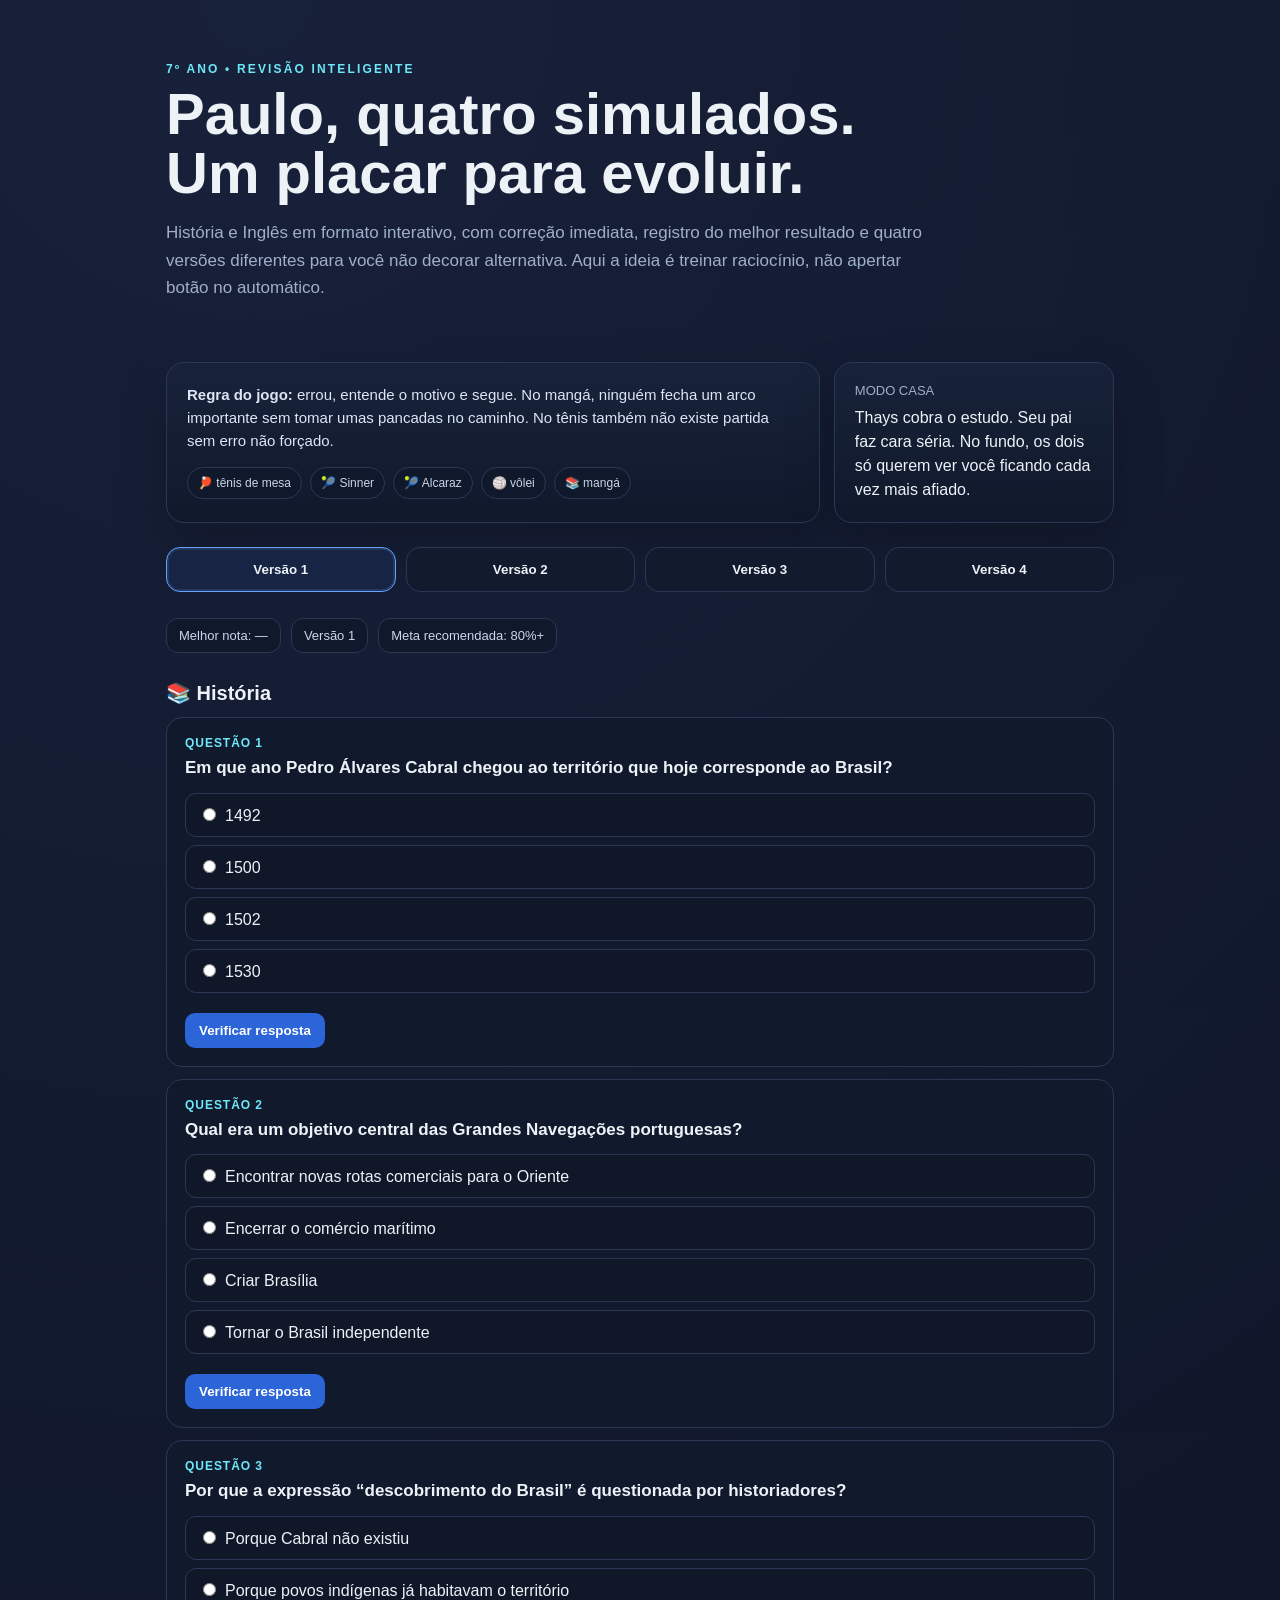
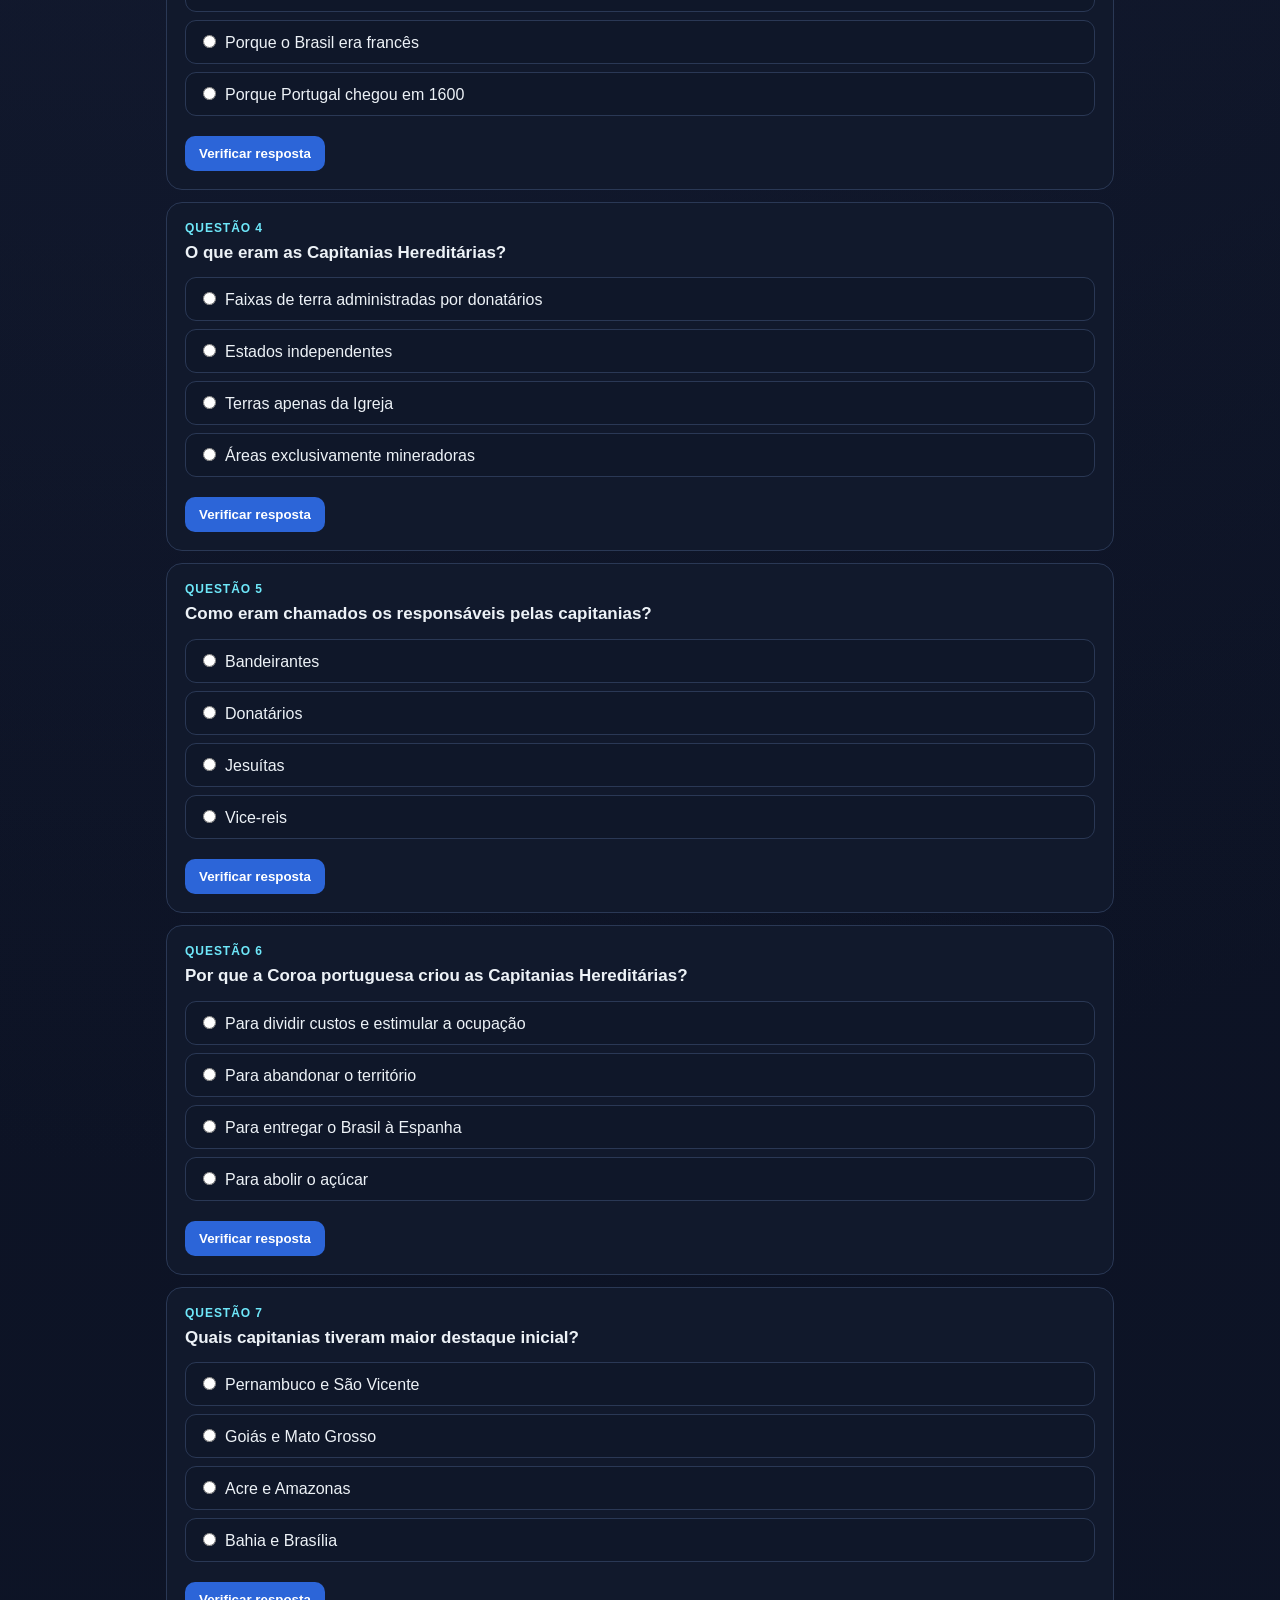
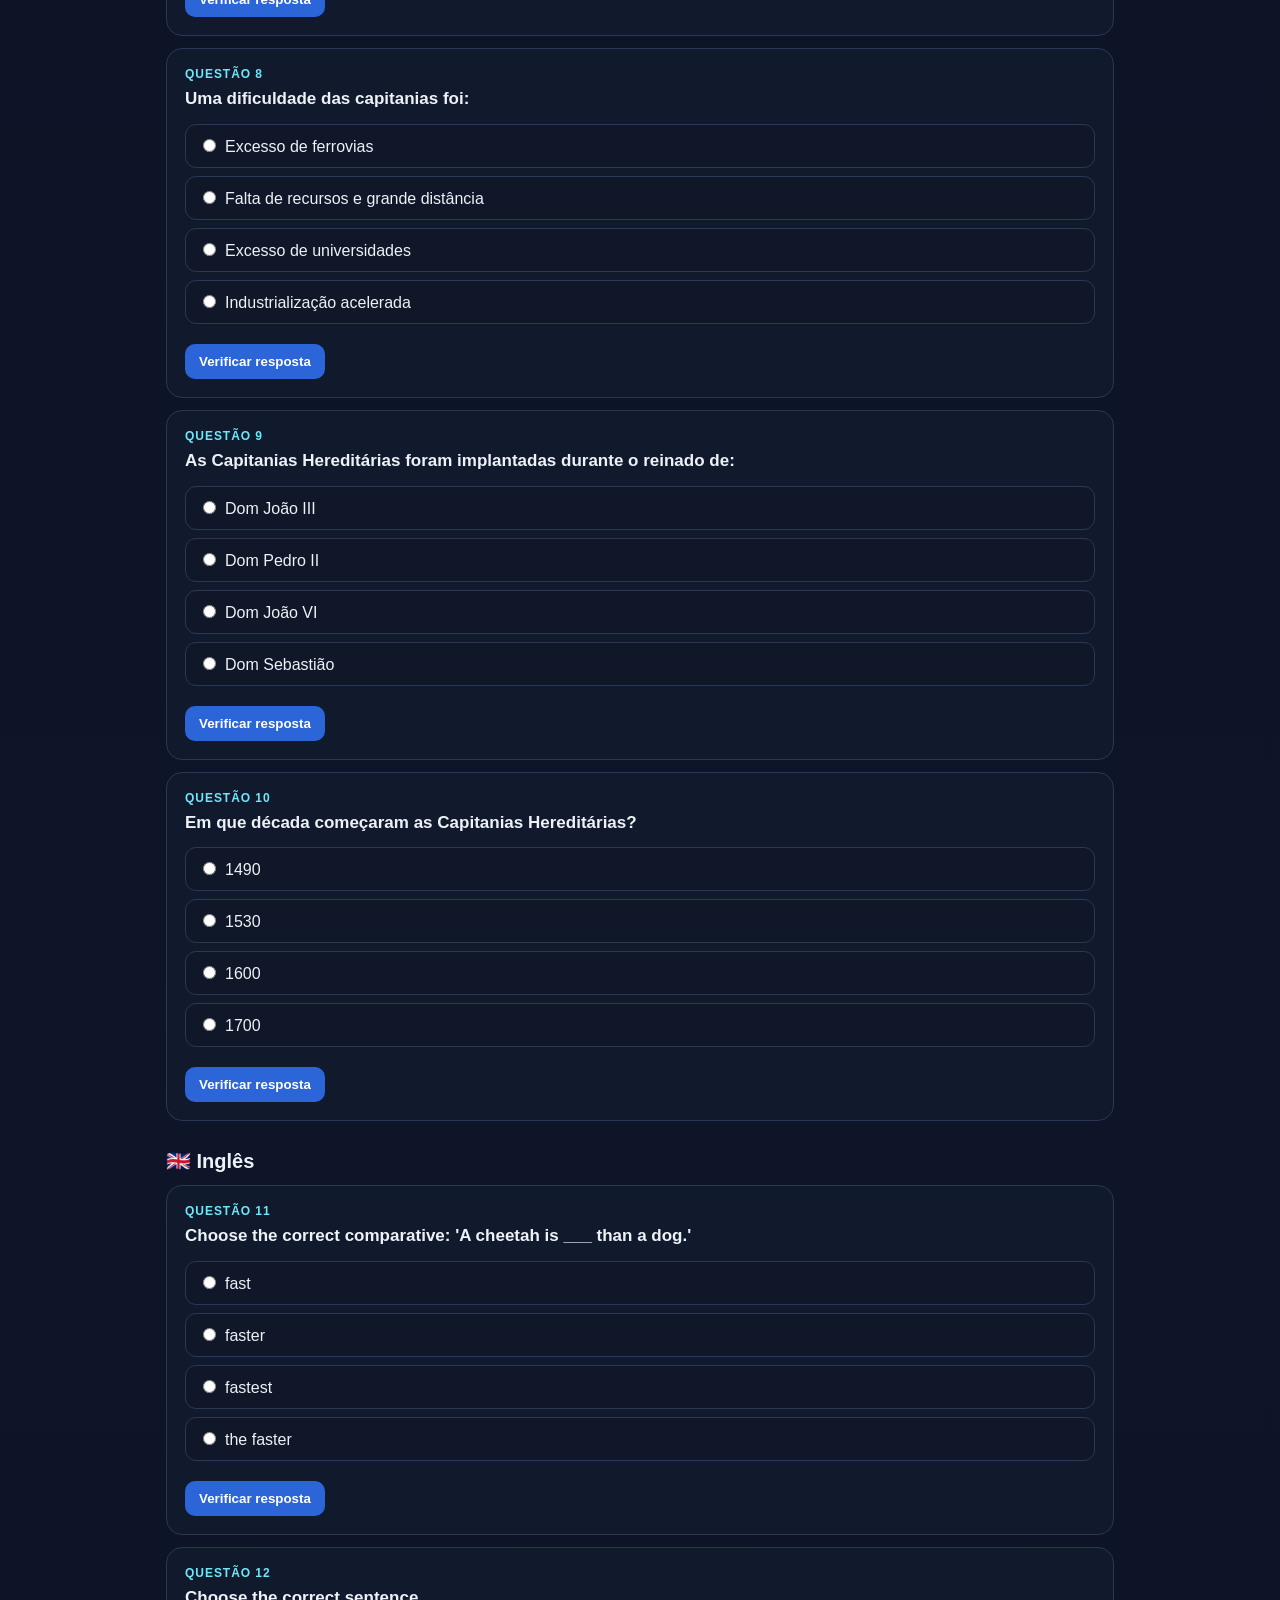
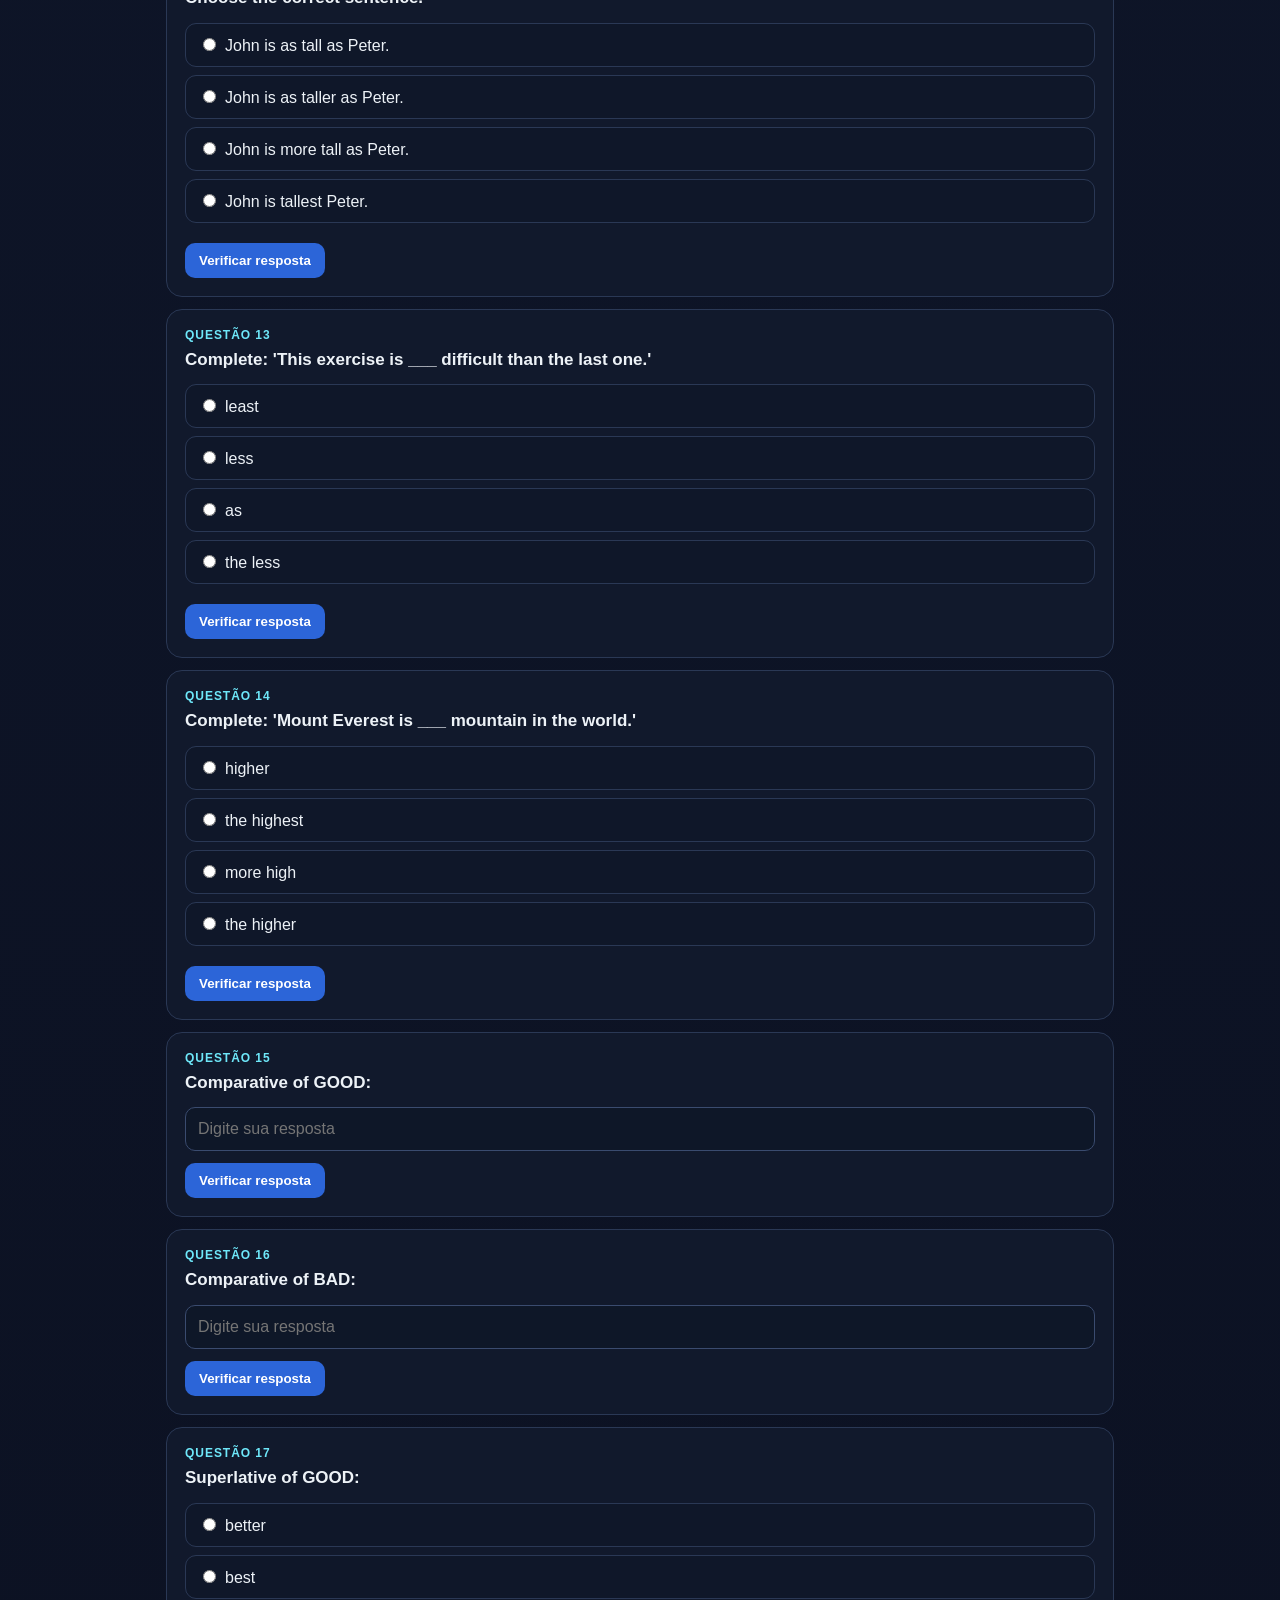
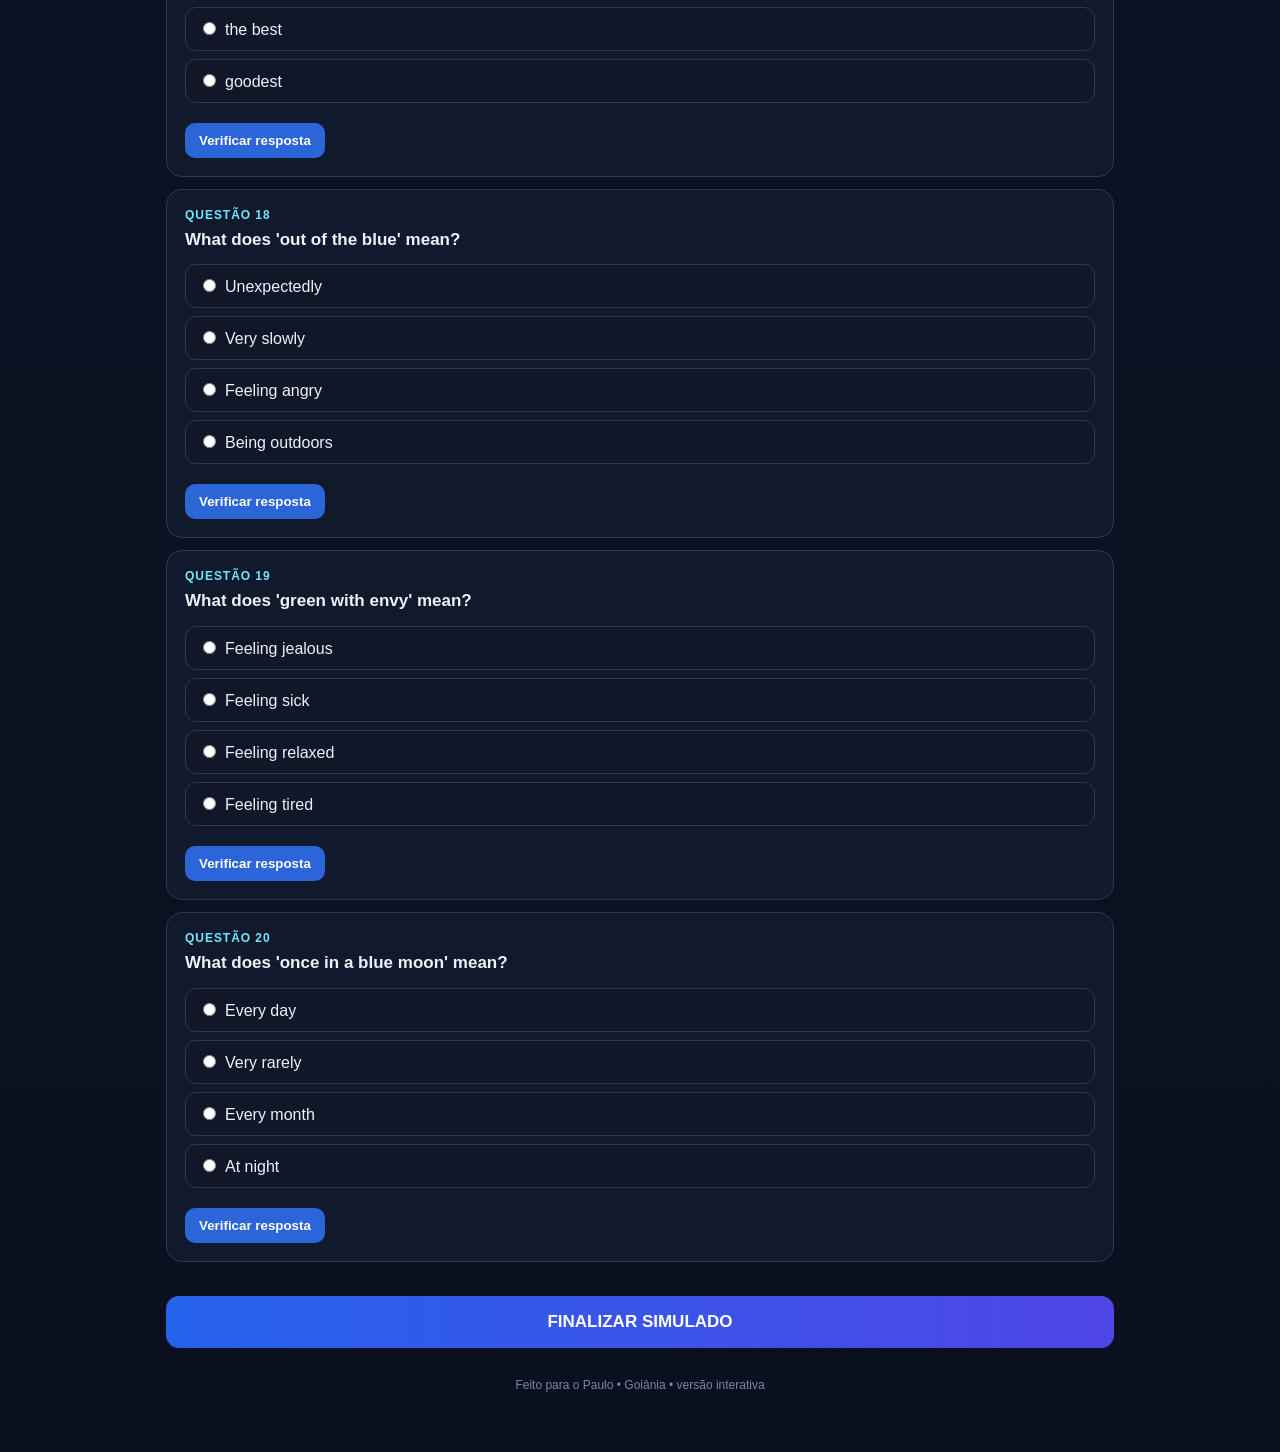
==== index.html @ dfa7bbae "Simulados interativos 7º ano (Historia e Ingles) para o Paulo" ====
<!DOCTYPE html>
<html lang="pt-BR">
<head>
<meta charset="UTF-8">
<meta name="viewport" content="width=device-width,initial-scale=1.0">
<title>Paulo | Simulados 7º Ano</title>
<style>
:root{
  --bg:#0b1020;--panel:#121a2d;--panel2:#18233a;--text:#edf2f7;--muted:#9fb0c8;
  --blue:#63a4ff;--cyan:#6ee7f9;--green:#57d68d;--red:#ff7a90;--gold:#f6c85f;--line:#2a3855;
}
*{box-sizing:border-box}
body{margin:0;font-family:Inter,Segoe UI,Arial,sans-serif;background:
radial-gradient(circle at 20% 0%,#18213a 0,transparent 35%),
linear-gradient(180deg,#0b1020,#0e1528 55%,#0b1020);color:var(--text)}
.wrap{max-width:980px;margin:auto;padding:28px 16px 60px}
.hero{padding:34px 0 20px}
.kicker{font-size:12px;letter-spacing:.18em;text-transform:uppercase;color:var(--cyan);font-weight:800}
h1{font-size:clamp(34px,6vw,58px);line-height:1.02;margin:8px 0 12px}
.lead{max-width:760px;color:var(--muted);font-size:17px;line-height:1.6}
.topgrid{display:grid;grid-template-columns:1.4fr .6fr;gap:14px;margin:24px 0}
.panel{background:linear-gradient(180deg,rgba(24,35,58,.92),rgba(16,24,43,.96));border:1px solid var(--line);border-radius:18px;padding:20px;box-shadow:0 20px 50px rgba(0,0,0,.22)}
.quote{font-size:15px;line-height:1.55;color:#dce6f5}
.small{color:var(--muted);font-size:13px}
.badgeRow{display:flex;gap:8px;flex-wrap:wrap;margin-top:14px}
.badge{border:1px solid var(--line);background:#10182b;padding:8px 10px;border-radius:999px;font-size:12px;color:#c9d5e8}
.versions{display:grid;grid-template-columns:repeat(4,1fr);gap:10px;margin:18px 0 26px}
.vbtn{background:#121a2d;border:1px solid var(--line);color:var(--text);padding:14px;border-radius:14px;font-weight:800;cursor:pointer}
.vbtn.active{border-color:var(--blue);box-shadow:0 0 0 2px rgba(99,164,255,.15) inset;background:#172443}
.stats{display:flex;gap:10px;flex-wrap:wrap;margin:10px 0 22px}
.stat{background:#10182b;border:1px solid var(--line);padding:9px 12px;border-radius:12px;color:#cbd7ea;font-size:13px}
.sectionTitle{margin:28px 0 12px;font-size:20px;font-weight:900}
.question{background:#11192c;border:1px solid var(--line);border-radius:16px;padding:18px;margin:12px 0}
.qnum{font-size:12px;color:var(--cyan);font-weight:800;letter-spacing:.08em;text-transform:uppercase}
.qtext{font-size:17px;font-weight:750;line-height:1.45;margin:6px 0 12px}
.option{display:block;padding:11px 12px;border:1px solid #2a3855;border-radius:11px;margin:8px 0;background:#0f1729;cursor:pointer}
.option:hover{border-color:#49658f;background:#121e34}
.option input{margin-right:9px}
.textans{width:100%;padding:12px;border-radius:10px;border:1px solid #3a4b6f;background:#0e1728;color:white;font-size:16px}
.check{margin-top:12px;border:0;border-radius:10px;padding:10px 14px;background:#2c65d8;color:white;font-weight:800;cursor:pointer}
.feedback{display:none;margin-top:12px;padding:11px 12px;border-radius:10px;font-weight:700;line-height:1.4}
.ok{display:block;background:rgba(87,214,141,.12);color:#9af0ba;border:1px solid rgba(87,214,141,.32)}
.no{display:block;background:rgba(255,122,144,.1);color:#ffacba;border:1px solid rgba(255,122,144,.3)}
.warn{display:block;background:rgba(246,200,95,.1);color:#f8d989;border:1px solid rgba(246,200,95,.3)}
.finish{width:100%;margin-top:22px;padding:16px;border:0;border-radius:13px;background:linear-gradient(90deg,#2563eb,#4f46e5);color:white;font-size:17px;font-weight:900;cursor:pointer}
.result{display:none;margin-top:20px;text-align:center}
.score{font-size:56px;font-weight:950;margin:8px 0}
.bar{height:12px;background:#1b2740;border-radius:999px;overflow:hidden;margin:15px 0}.bar>div{height:100%;width:0;background:linear-gradient(90deg,#57d68d,#6ee7f9);transition:.5s}
.footer{margin-top:30px;color:#7588a7;font-size:12px;text-align:center}
@media(max-width:760px){.topgrid{grid-template-columns:1fr}.versions{grid-template-columns:repeat(2,1fr)}}
</style>
</head>
<body>
<div class="wrap">
<section class="hero">
  <div class="kicker">7º ano • revisão inteligente</div>
  <h1>Paulo, quatro simulados.<br>Um placar para evoluir.</h1>
  <p class="lead">História e Inglês em formato interativo, com correção imediata, registro do melhor resultado e quatro versões diferentes para você não decorar alternativa. Aqui a ideia é treinar raciocínio, não apertar botão no automático.</p>
</section>

<div class="topgrid">
  <div class="panel">
    <div class="quote"><strong>Regra do jogo:</strong> errou, entende o motivo e segue. No mangá, ninguém fecha um arco importante sem tomar umas pancadas no caminho. No tênis também não existe partida sem erro não forçado.</div>
    <div class="badgeRow">
      <span class="badge">🏓 tênis de mesa</span>
      <span class="badge">🎾 Sinner</span>
      <span class="badge">🎾 Alcaraz</span>
      <span class="badge">🏐 vôlei</span>
      <span class="badge">📚 mangá</span>
    </div>
  </div>
  <div class="panel">
    <div class="small">MODO CASA</div>
    <p style="margin:8px 0 0;line-height:1.5">Thays cobra o estudo. Seu pai faz cara séria. No fundo, os dois só querem ver você ficando cada vez mais afiado.</p>
  </div>
</div>

<div class="versions" id="versions"></div>
<div class="stats">
  <div class="stat" id="best">Melhor nota: —</div>
  <div class="stat" id="versionName">Versão 1</div>
  <div class="stat">Meta recomendada: 80%+</div>
</div>

<div id="quiz"></div>
<button class="finish" onclick="finishQuiz()">FINALIZAR SIMULADO</button>

<div class="panel result" id="result">
  <div class="small">PLACAR FINAL</div>
  <div class="score" id="score">0%</div>
  <div class="bar"><div id="bar"></div></div>
  <div id="scoreText"></div>
  <p id="finalMsg" style="font-size:17px;line-height:1.5"></p>
</div>

<div class="footer">Feito para o Paulo • Goiânia • versão interativa</div>
</div>

<script>
const sets = [
{
name:"Versão 1",
questions:[
["História","Em que ano Pedro Álvares Cabral chegou ao território que hoje corresponde ao Brasil?",["1492","1500","1502","1530"],1],
["História","Qual era um objetivo central das Grandes Navegações portuguesas?",["Encontrar novas rotas comerciais para o Oriente","Encerrar o comércio marítimo","Criar Brasília","Tornar o Brasil independente"],0],
["História","Por que a expressão “descobrimento do Brasil” é questionada por historiadores?",["Porque Cabral não existiu","Porque povos indígenas já habitavam o território","Porque o Brasil era francês","Porque Portugal chegou em 1600"],1],
["História","O que eram as Capitanias Hereditárias?",["Faixas de terra administradas por donatários","Estados independentes","Terras apenas da Igreja","Áreas exclusivamente mineradoras"],0],
["História","Como eram chamados os responsáveis pelas capitanias?",["Bandeirantes","Donatários","Jesuítas","Vice-reis"],1],
["História","Por que a Coroa portuguesa criou as Capitanias Hereditárias?",["Para dividir custos e estimular a ocupação","Para abandonar o território","Para entregar o Brasil à Espanha","Para abolir o açúcar"],0],
["História","Quais capitanias tiveram maior destaque inicial?",["Pernambuco e São Vicente","Goiás e Mato Grosso","Acre e Amazonas","Bahia e Brasília"],0],
["História","Uma dificuldade das capitanias foi:",["Excesso de ferrovias","Falta de recursos e grande distância","Excesso de universidades","Industrialização acelerada"],1],
["História","As Capitanias Hereditárias foram implantadas durante o reinado de:",["Dom João III","Dom Pedro II","Dom João VI","Dom Sebastião"],0],
["História","Em que década começaram as Capitanias Hereditárias?",["1490","1530","1600","1700"],1],
["Inglês","Choose the correct comparative: 'A cheetah is ___ than a dog.'",["fast","faster","fastest","the faster"],1],
["Inglês","Choose the correct sentence.",["John is as tall as Peter.","John is as taller as Peter.","John is more tall as Peter.","John is tallest Peter."],0],
["Inglês","Complete: 'This exercise is ___ difficult than the last one.'",["least","less","as","the less"],1],
["Inglês","Complete: 'Mount Everest is ___ mountain in the world.'",["higher","the highest","more high","the higher"],1],
["Inglês","Comparative of GOOD:",null,"better"],
["Inglês","Comparative of BAD:",null,"worse"],
["Inglês","Superlative of GOOD:",["better","best","the best","goodest"],2],
["Inglês","What does 'out of the blue' mean?",["Unexpectedly","Very slowly","Feeling angry","Being outdoors"],0],
["Inglês","What does 'green with envy' mean?",["Feeling jealous","Feeling sick","Feeling relaxed","Feeling tired"],0],
["Inglês","What does 'once in a blue moon' mean?",["Every day","Very rarely","Every month","At night"],1]
]},
{
name:"Versão 2",
questions:[
["História","Antes da chegada dos portugueses, o território brasileiro era habitado por:",["Diversos povos indígenas","Apenas portugueses","Somente espanhóis","Nenhuma população"],0],
["História","A chegada da frota de Cabral ocorreu em:",["1500","1534","1549","1494"],0],
["História","Qual produto ganhou grande importância econômica no início da colonização?",["Açúcar","Café","Borracha","Soja"],0],
["História","O sistema de Capitanias Hereditárias transferia aos donatários a tarefa de:",["Administrar e desenvolver partes do território","Declarar independência","Criar uma nova monarquia","Extinguir a agricultura"],0],
["História","A palavra 'hereditária' indica que a capitania:",["Poderia ser transmitida por herança","Era administrada por indígenas","Era temporária","Pertencia à Espanha"],0],
["História","Um dos motivos para o baixo desempenho de várias capitanias foi:",["Falta de recursos e ataques","Excesso de indústrias","Muita população urbana","Ferrovias mal planejadas"],0],
["História","Pernambuco teve destaque principalmente com a produção de:",["Açúcar","Café","Ouro","Algodão industrial"],0],
["História","São Vicente destacou-se por:",["Ser uma das capitanias com maior sucesso inicial","Ser a capital do Brasil","Pertencer à França","Ser criada no século XIX"],0],
["História","O sistema de capitanias buscava reforçar:",["A ocupação portuguesa do território","A independência indígena","A expansão inglesa","O fim do comércio atlântico"],0],
["História","Qual alternativa melhor descreve o contexto das Grandes Navegações?",["Busca por comércio, rotas e expansão marítima","Fim das viagens oceânicas","Rejeição às especiarias","Isolamento europeu"],0],
["Inglês","Complete: 'My sister is ___ than me.'",["taller","tallest","more tall","the tall"],0],
["Inglês","Complete: 'This book is ___ interesting than that one.'",["more","most","the most","as more"],0],
["Inglês","Equality comparison:",["as fast as","faster as","more fast as","as faster than"],0],
["Inglês","Inferiority comparison:",["less expensive than","least expensive than","more less expensive","as expensive than"],0],
["Inglês","Superlative of BAD:",null,"the worst"],
["Inglês","Comparative of FAR can be:",["farther","farest","more far","farer"],0],
["Inglês","Complete: 'She is ___ student in the class.'",["the best","better","good","the better"],0],
["Inglês","'Feel blue' means:",["Feel sad","Feel excited","Feel hungry","Feel jealous"],0],
["Inglês","'White lie' usually means:",["A harmless or small lie","A legal document","A serious crime","A joke about colors"],0],
["Inglês","'Black sheep' usually refers to:",["Someone different from the rest of a group","The group leader","A lucky person","A very calm person"],0]
]},
{
name:"Versão 3",
questions:[
["História","A expansão marítima portuguesa dos séculos XV e XVI estava ligada principalmente a:",["Interesses comerciais e marítimos","Industrialização pesada","Turismo","Produção de petróleo"],0],
["História","A chegada portuguesa ao Brasil ocorreu durante o reinado de:",["Dom Manuel I","Dom Pedro I","Dom João VI","Dom Pedro II"],0],
["História","A presença de povos indígenas antes de 1500 mostra que:",["O território já era habitado e possuía diversas culturas","O território estava vazio","Portugal fundou as primeiras aldeias indígenas","A Espanha controlava todo o litoral"],0],
["História","As Capitanias Hereditárias foram criadas em:",["1534","1500","1549","1822"],0],
["História","Os donatários recebiam da Coroa:",["Direitos e responsabilidades sobre uma faixa de terra","A independência política","O título de rei","O controle de Portugal"],0],
["História","Uma finalidade das capitanias era:",["Estimular ocupação e colonização","Acabar com a navegação","Criar estados soberanos","Expulsar todos os colonos"],0],
["História","A distância entre Portugal e a colônia dificultava:",["Administração e comunicação","Produção de mapas escolares","Uso de moedas digitais","Viagens de trem"],0],
["História","Qual alternativa NÃO corresponde a uma dificuldade das capitanias?",["Excesso de industrialização","Poucos recursos","Grandes distâncias","Conflitos locais"],0],
["História","Pernambuco e São Vicente são lembradas porque:",["Tiveram maior êxito inicial","Foram as únicas criadas","Viraram países independentes","Não tiveram colonização"],0],
["História","O fracasso parcial das capitanias contribuiu para a criação posterior do:",["Governo-Geral","Império do Brasil","Estado Novo","Congresso Nacional"],0],
["Inglês","Complete: 'Tennis is ___ difficult than table tennis for some beginners.'",["more","most","the most","as more"],0],
["Inglês","Complete: 'This racket is ___ than that one.'",["lighter","lightest","more light","the lighter"],0],
["Inglês","Choose the superlative.",["the fastest","faster","more fast","as fast as"],0],
["Inglês","Choose the comparative of 'beautiful'.",["more beautiful","beautifuller","the beautiful","most beautiful"],0],
["Inglês","Comparative of GOOD:",["better","best","gooder","the best"],0],
["Inglês","Superlative of BAD:",["the worst","worse","badder","the baddest"],0],
["Inglês","Complete: 'Carlos is as focused ___ Jannik.'",["as","than","more","most"],0],
["Inglês","'Out of the blue' indicates something:",["unexpected","frequent","planned","boring"],0],
["Inglês","'Green with envy' is related to:",["jealousy","sadness","sleep","hunger"],0],
["Inglês","'Once in a blue moon' describes something that happens:",["rarely","daily","hourly","regularly"],0]
]},
{
name:"Versão 4",
questions:[
["História","O chamado 'descobrimento' do Brasil pode ser melhor entendido também como:",["Encontro entre sociedades diferentes, com conflitos e impactos","Criação de um território vazio","Fim imediato da cultura indígena","Independência do Brasil"],0],
["História","Cabral fazia parte do contexto histórico conhecido como:",["Grandes Navegações","Revolução Industrial","Guerra Fria","República Velha"],0],
["História","As especiarias orientais eram importantes para os europeus porque:",["Tinham alto valor comercial","Eram usadas como moeda oficial","Substituíam metais preciosos","Eram produzidas no Brasil"],0],
["História","O sistema de Capitanias Hereditárias dividiu o território em:",["Grandes faixas de terra","Municípios modernos","Estados federativos","Distritos industriais"],0],
["História","Os donatários tinham como responsabilidade:",["Promover ocupação e exploração econômica","Declarar guerra a Portugal","Criar moeda própria","Abolir impostos reais"],0],
["História","O modelo foi chamado de hereditário porque:",["Os direitos podiam passar aos herdeiros","Só idosos podiam administrar","As terras pertenciam a famílias indígenas","Era renovado anualmente"],0],
["História","Qual alternativa apresenta duas capitanias de destaque?",["Pernambuco e São Vicente","Goiás e Acre","Amazonas e Bahia","Mato Grosso e Brasília"],0],
["História","As dificuldades de várias capitanias mostraram que:",["A colonização exigia mais organização e apoio da Coroa","Portugal abandonaria a América","A mineração já dominava a economia","O Brasil seria independente em 1534"],0],
["História","A criação do Governo-Geral buscou:",["Centralizar mais a administração colonial","Extinguir Portugal","Transferir a capital para Lisboa","Dar independência às capitanias"],0],
["História","Qual sequência está correta?",["1500: chegada portuguesa; 1534: capitanias; 1549: Governo-Geral","1534: chegada; 1500: capitanias; 1822: Governo-Geral","1492: capitanias; 1500: independência; 1549: república","1549: chegada; 1534: independência; 1500: Governo-Geral"],0],
["Inglês","Complete: 'A manga chapter can be ___ than the previous one.'",["more exciting","most exciting","excitinger","the exciting"],0],
["Inglês","Complete: 'This serve is ___ than the last one.'",["better","best","gooder","the best"],0],
["Inglês","Complete: 'That was ___ point of the match.'",["the best","better","good","more good"],0],
["Inglês","Choose the equality structure.",["as strong as","stronger as","more strong as","as stronger than"],0],
["Inglês","Choose the inferiority structure.",["less difficult than","least difficult than","lesser difficult as","as less difficult"],0],
["Inglês","Write the comparative of BAD:",null,"worse"],
["Inglês","Write the superlative of GOOD:",null,"the best"],
["Inglês","'Feel blue' means:",["feel sad","feel jealous","feel angry","feel lucky"],0],
["Inglês","'Out of the blue' means:",["unexpectedly","very often","carefully","slowly"],0],
["Inglês","'Once in a blue moon' means:",["very rarely","every week","twice a day","every night"],0]
]}
];

let current=0;
function renderVersions(){
 const v=document.getElementById("versions"); v.innerHTML="";
 sets.forEach((s,i)=>{const b=document.createElement("button");b.className="vbtn"+(i===current?" active":"");b.textContent=s.name;b.onclick=()=>{current=i;renderVersions();renderQuiz();updateBest()};v.appendChild(b)})
 document.getElementById("versionName").textContent=sets[current].name;
}
const good=[
"Acertou. Leitura limpa, decisão rápida.",
"Boa. Esse ponto foi de primeira bola.",
"Correto. Capítulo avançado sem filler.",
"Acertou. Sólido como troca longa bem construída.",
"Boa. A Thays não tem objeção nesta questão."
];
const bad=[
"Não foi dessa vez. Revê o raciocínio e tenta de novo.",
"Erro não forçado. Ajusta e joga o próximo ponto.",
"Essa saiu por pouco. Sem drama, corrige a leitura.",
"Plot twist ruim. Volta uma casa e entende a lógica.",
"Seu pai fez cara séria por 2 segundos. Depois passa."
];
function pick(a){return a[Math.floor(Math.random()*a.length)]}
function renderQuiz(){
 const root=document.getElementById("quiz"); root.innerHTML="";
 let last="";
 sets[current].questions.forEach((q,i)=>{
   if(q[0]!==last){const h=document.createElement("div");h.className="sectionTitle";h.textContent=q[0]==="História"?"📚 História":"🇬🇧 Inglês";root.appendChild(h);last=q[0]}
   const card=document.createElement("div");card.className="question";card.dataset.correct="false";card.dataset.answered="false";
   let body=`<div class="qnum">Questão ${i+1}</div><div class="qtext">${q[1]}</div>`;
   if(q[2]){
     q[2].forEach((o,j)=>body+=`<label class="option"><input type="radio" name="q${current}_${i}" value="${j}">${o}</label>`);
   }else{
     body+=`<input class="textans" type="text" placeholder="Digite sua resposta">`;
   }
   body+=`<button class="check" onclick="checkQ(this,${i})">Verificar resposta</button><div class="feedback"></div>`;
   card.innerHTML=body;root.appendChild(card);
 });
 document.getElementById("result").style.display="none";
}
function norm(t){return t.toLowerCase().trim().normalize("NFD").replace(/[\u0300-\u036f]/g,"")}
function checkQ(btn,i){
 const card=btn.closest(".question"), q=sets[current].questions[i], f=card.querySelector(".feedback");
 let ok=false;
 if(q[2]){
   const sel=card.querySelector("input:checked");
   if(!sel){f.className="feedback warn";f.textContent="Escolha uma alternativa.";return}
   ok=Number(sel.value)===q[3];
 }else{
   const val=card.querySelector(".textans").value;
   if(!val.trim()){f.className="feedback warn";f.textContent="Digite uma resposta.";return}
   ok=norm(val)===norm(q[3]);
 }
 card.dataset.correct=ok?"true":"false";card.dataset.answered="true";
 f.className="feedback "+(ok?"ok":"no");f.textContent=ok?pick(good):pick(bad);
}
function updateBest(){
 const key="paulo_best_"+current;const val=localStorage.getItem(key);document.getElementById("best").textContent="Melhor nota: "+(val?val+"%":"—");
}
function finishQuiz(){
 const cards=[...document.querySelectorAll(".question")];
 const right=cards.filter(c=>c.dataset.correct==="true").length;
 const answered=cards.filter(c=>c.dataset.answered==="true").length;
 const pct=Math.round(right/cards.length*100);
 const key="paulo_best_"+current; const old=Number(localStorage.getItem(key)||0); if(pct>old)localStorage.setItem(key,pct);
 document.getElementById("score").textContent=pct+"%";document.getElementById("bar").style.width=pct+"%";
 document.getElementById("scoreText").innerHTML=`<strong>${right} de ${cards.length} acertos.</strong><br>${answered} questões verificadas.`;
 let msg="";
 if(pct===100) msg="Perfeito. Zero filler, zero desperdício. Pode encerrar o arco.";
 else if(pct>=90) msg="Excelente. Nível de quem chega no tie-break sabendo exatamente o que fazer.";
 else if(pct>=80) msg="Muito bom. Meta batida. Agora vale revisar apenas os erros.";
 else if(pct>=70) msg="Bom resultado. Faltou consistência em alguns pontos. Revise e tente outra versão.";
 else if(pct>=60) msg="Tem base, mas ainda está deixando ponto simples na mesa. Mais uma rodada.";
 else msg="Hora de revisar antes de insistir. Estudo bom também sabe a hora de voltar ao capítulo anterior.";
 document.getElementById("finalMsg").textContent=msg;document.getElementById("result").style.display="block";document.getElementById("result").scrollIntoView({behavior:"smooth"});updateBest();
}
renderVersions();renderQuiz();updateBest();
</script>
</body>
</html>
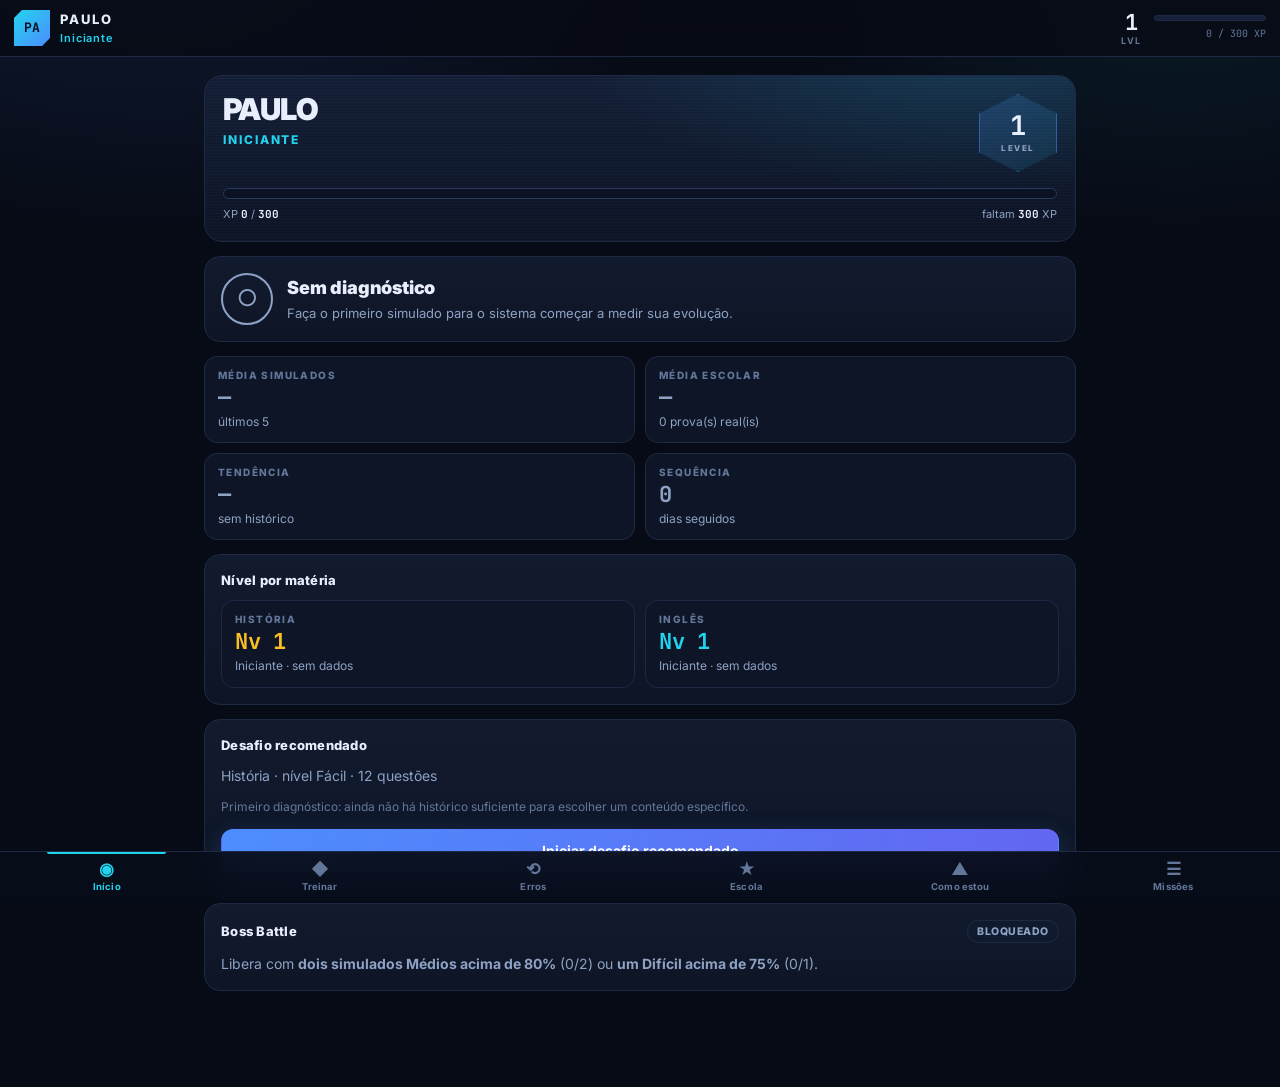
==== commit 179fda98: "Transforma os simulados em sistema de progressao academica Reescreve a plataforma como game de evolu" ====
--- a/index.html
+++ b/index.html
@@ -2,275 +2,49 @@
 <html lang="pt-BR">
 <head>
 <meta charset="UTF-8">
-<meta name="viewport" content="width=device-width,initial-scale=1.0">
-<title>Paulo | Simulados 7º Ano</title>
-<style>
-:root{
-  --bg:#0b1020;--panel:#121a2d;--panel2:#18233a;--text:#edf2f7;--muted:#9fb0c8;
-  --blue:#63a4ff;--cyan:#6ee7f9;--green:#57d68d;--red:#ff7a90;--gold:#f6c85f;--line:#2a3855;
-}
-*{box-sizing:border-box}
-body{margin:0;font-family:Inter,Segoe UI,Arial,sans-serif;background:
-radial-gradient(circle at 20% 0%,#18213a 0,transparent 35%),
-linear-gradient(180deg,#0b1020,#0e1528 55%,#0b1020);color:var(--text)}
-.wrap{max-width:980px;margin:auto;padding:28px 16px 60px}
-.hero{padding:34px 0 20px}
-.kicker{font-size:12px;letter-spacing:.18em;text-transform:uppercase;color:var(--cyan);font-weight:800}
-h1{font-size:clamp(34px,6vw,58px);line-height:1.02;margin:8px 0 12px}
-.lead{max-width:760px;color:var(--muted);font-size:17px;line-height:1.6}
-.topgrid{display:grid;grid-template-columns:1.4fr .6fr;gap:14px;margin:24px 0}
-.panel{background:linear-gradient(180deg,rgba(24,35,58,.92),rgba(16,24,43,.96));border:1px solid var(--line);border-radius:18px;padding:20px;box-shadow:0 20px 50px rgba(0,0,0,.22)}
-.quote{font-size:15px;line-height:1.55;color:#dce6f5}
-.small{color:var(--muted);font-size:13px}
-.badgeRow{display:flex;gap:8px;flex-wrap:wrap;margin-top:14px}
-.badge{border:1px solid var(--line);background:#10182b;padding:8px 10px;border-radius:999px;font-size:12px;color:#c9d5e8}
-.versions{display:grid;grid-template-columns:repeat(4,1fr);gap:10px;margin:18px 0 26px}
-.vbtn{background:#121a2d;border:1px solid var(--line);color:var(--text);padding:14px;border-radius:14px;font-weight:800;cursor:pointer}
-.vbtn.active{border-color:var(--blue);box-shadow:0 0 0 2px rgba(99,164,255,.15) inset;background:#172443}
-.stats{display:flex;gap:10px;flex-wrap:wrap;margin:10px 0 22px}
-.stat{background:#10182b;border:1px solid var(--line);padding:9px 12px;border-radius:12px;color:#cbd7ea;font-size:13px}
-.sectionTitle{margin:28px 0 12px;font-size:20px;font-weight:900}
-.question{background:#11192c;border:1px solid var(--line);border-radius:16px;padding:18px;margin:12px 0}
-.qnum{font-size:12px;color:var(--cyan);font-weight:800;letter-spacing:.08em;text-transform:uppercase}
-.qtext{font-size:17px;font-weight:750;line-height:1.45;margin:6px 0 12px}
-.option{display:block;padding:11px 12px;border:1px solid #2a3855;border-radius:11px;margin:8px 0;background:#0f1729;cursor:pointer}
-.option:hover{border-color:#49658f;background:#121e34}
-.option input{margin-right:9px}
-.textans{width:100%;padding:12px;border-radius:10px;border:1px solid #3a4b6f;background:#0e1728;color:white;font-size:16px}
-.check{margin-top:12px;border:0;border-radius:10px;padding:10px 14px;background:#2c65d8;color:white;font-weight:800;cursor:pointer}
-.feedback{display:none;margin-top:12px;padding:11px 12px;border-radius:10px;font-weight:700;line-height:1.4}
-.ok{display:block;background:rgba(87,214,141,.12);color:#9af0ba;border:1px solid rgba(87,214,141,.32)}
-.no{display:block;background:rgba(255,122,144,.1);color:#ffacba;border:1px solid rgba(255,122,144,.3)}
-.warn{display:block;background:rgba(246,200,95,.1);color:#f8d989;border:1px solid rgba(246,200,95,.3)}
-.finish{width:100%;margin-top:22px;padding:16px;border:0;border-radius:13px;background:linear-gradient(90deg,#2563eb,#4f46e5);color:white;font-size:17px;font-weight:900;cursor:pointer}
-.result{display:none;margin-top:20px;text-align:center}
-.score{font-size:56px;font-weight:950;margin:8px 0}
-.bar{height:12px;background:#1b2740;border-radius:999px;overflow:hidden;margin:15px 0}.bar>div{height:100%;width:0;background:linear-gradient(90deg,#57d68d,#6ee7f9);transition:.5s}
-.footer{margin-top:30px;color:#7588a7;font-size:12px;text-align:center}
-@media(max-width:760px){.topgrid{grid-template-columns:1fr}.versions{grid-template-columns:repeat(2,1fr)}}
-</style>
+<meta name="viewport" content="width=device-width,initial-scale=1.0,viewport-fit=cover">
+<meta name="theme-color" content="#070b16">
+<title>Paulo | Academy</title>
+<link rel="preconnect" href="https://fonts.googleapis.com">
+<link rel="preconnect" href="https://fonts.gstatic.com" crossorigin>
+<link href="https://fonts.googleapis.com/css2?family=Inter:wght@400;500;600;700;800;900&family=JetBrains+Mono:wght@500;700&display=swap" rel="stylesheet">
+<link rel="stylesheet" href="css/style.css?v=2">
 </head>
 <body>
-<div class="wrap">
-<section class="hero">
-  <div class="kicker">7º ano • revisão inteligente</div>
-  <h1>Paulo, quatro simulados.<br>Um placar para evoluir.</h1>
-  <p class="lead">História e Inglês em formato interativo, com correção imediata, registro do melhor resultado e quatro versões diferentes para você não decorar alternativa. Aqui a ideia é treinar raciocínio, não apertar botão no automático.</p>
-</section>
 
-<div class="topgrid">
-  <div class="panel">
-    <div class="quote"><strong>Regra do jogo:</strong> errou, entende o motivo e segue. No mangá, ninguém fecha um arco importante sem tomar umas pancadas no caminho. No tênis também não existe partida sem erro não forçado.</div>
-    <div class="badgeRow">
-      <span class="badge">🏓 tênis de mesa</span>
-      <span class="badge">🎾 Sinner</span>
-      <span class="badge">🎾 Alcaraz</span>
-      <span class="badge">🏐 vôlei</span>
-      <span class="badge">📚 mangá</span>
+<header class="topbar">
+  <div class="brand">
+    <span class="brand-mark">PA</span>
+    <div class="brand-txt">
+      <strong>PAULO</strong>
+      <span id="tb-rank">—</span>
     </div>
   </div>
-  <div class="panel">
-    <div class="small">MODO CASA</div>
-    <p style="margin:8px 0 0;line-height:1.5">Thays cobra o estudo. Seu pai faz cara séria. No fundo, os dois só querem ver você ficando cada vez mais afiado.</p>
+  <div class="tb-right">
+    <div class="tb-lvl">
+      <span class="tb-lvl-n" id="tb-level">1</span>
+      <span class="tb-lvl-l">LVL</span>
+    </div>
+    <div class="tb-xp">
+      <div class="tb-xp-bar"><i id="tb-xp-fill"></i></div>
+      <span class="tb-xp-txt" id="tb-xp-txt">0 / 300 XP</span>
+    </div>
   </div>
-</div>
+</header>
 
-<div class="versions" id="versions"></div>
-<div class="stats">
-  <div class="stat" id="best">Melhor nota: —</div>
-  <div class="stat" id="versionName">Versão 1</div>
-  <div class="stat">Meta recomendada: 80%+</div>
-</div>
+<main id="view" class="view"></main>
 
-<div id="quiz"></div>
-<button class="finish" onclick="finishQuiz()">FINALIZAR SIMULADO</button>
+<nav class="tabbar" id="tabbar"></nav>
 
-<div class="panel result" id="result">
-  <div class="small">PLACAR FINAL</div>
-  <div class="score" id="score">0%</div>
-  <div class="bar"><div id="bar"></div></div>
-  <div id="scoreText"></div>
-  <p id="finalMsg" style="font-size:17px;line-height:1.5"></p>
-</div>
+<div id="toast" class="toast"></div>
 
-<div class="footer">Feito para o Paulo • Goiânia • versão interativa</div>
-</div>
-
-<script>
-const sets = [
-{
-name:"Versão 1",
-questions:[
-["História","Em que ano Pedro Álvares Cabral chegou ao território que hoje corresponde ao Brasil?",["1492","1500","1502","1530"],1],
-["História","Qual era um objetivo central das Grandes Navegações portuguesas?",["Encontrar novas rotas comerciais para o Oriente","Encerrar o comércio marítimo","Criar Brasília","Tornar o Brasil independente"],0],
-["História","Por que a expressão “descobrimento do Brasil” é questionada por historiadores?",["Porque Cabral não existiu","Porque povos indígenas já habitavam o território","Porque o Brasil era francês","Porque Portugal chegou em 1600"],1],
-["História","O que eram as Capitanias Hereditárias?",["Faixas de terra administradas por donatários","Estados independentes","Terras apenas da Igreja","Áreas exclusivamente mineradoras"],0],
-["História","Como eram chamados os responsáveis pelas capitanias?",["Bandeirantes","Donatários","Jesuítas","Vice-reis"],1],
-["História","Por que a Coroa portuguesa criou as Capitanias Hereditárias?",["Para dividir custos e estimular a ocupação","Para abandonar o território","Para entregar o Brasil à Espanha","Para abolir o açúcar"],0],
-["História","Quais capitanias tiveram maior destaque inicial?",["Pernambuco e São Vicente","Goiás e Mato Grosso","Acre e Amazonas","Bahia e Brasília"],0],
-["História","Uma dificuldade das capitanias foi:",["Excesso de ferrovias","Falta de recursos e grande distância","Excesso de universidades","Industrialização acelerada"],1],
-["História","As Capitanias Hereditárias foram implantadas durante o reinado de:",["Dom João III","Dom Pedro II","Dom João VI","Dom Sebastião"],0],
-["História","Em que década começaram as Capitanias Hereditárias?",["1490","1530","1600","1700"],1],
-["Inglês","Choose the correct comparative: 'A cheetah is ___ than a dog.'",["fast","faster","fastest","the faster"],1],
-["Inglês","Choose the correct sentence.",["John is as tall as Peter.","John is as taller as Peter.","John is more tall as Peter.","John is tallest Peter."],0],
-["Inglês","Complete: 'This exercise is ___ difficult than the last one.'",["least","less","as","the less"],1],
-["Inglês","Complete: 'Mount Everest is ___ mountain in the world.'",["higher","the highest","more high","the higher"],1],
-["Inglês","Comparative of GOOD:",null,"better"],
-["Inglês","Comparative of BAD:",null,"worse"],
-["Inglês","Superlative of GOOD:",["better","best","the best","goodest"],2],
-["Inglês","What does 'out of the blue' mean?",["Unexpectedly","Very slowly","Feeling angry","Being outdoors"],0],
-["Inglês","What does 'green with envy' mean?",["Feeling jealous","Feeling sick","Feeling relaxed","Feeling tired"],0],
-["Inglês","What does 'once in a blue moon' mean?",["Every day","Very rarely","Every month","At night"],1]
-]},
-{
-name:"Versão 2",
-questions:[
-["História","Antes da chegada dos portugueses, o território brasileiro era habitado por:",["Diversos povos indígenas","Apenas portugueses","Somente espanhóis","Nenhuma população"],0],
-["História","A chegada da frota de Cabral ocorreu em:",["1500","1534","1549","1494"],0],
-["História","Qual produto ganhou grande importância econômica no início da colonização?",["Açúcar","Café","Borracha","Soja"],0],
-["História","O sistema de Capitanias Hereditárias transferia aos donatários a tarefa de:",["Administrar e desenvolver partes do território","Declarar independência","Criar uma nova monarquia","Extinguir a agricultura"],0],
-["História","A palavra 'hereditária' indica que a capitania:",["Poderia ser transmitida por herança","Era administrada por indígenas","Era temporária","Pertencia à Espanha"],0],
-["História","Um dos motivos para o baixo desempenho de várias capitanias foi:",["Falta de recursos e ataques","Excesso de indústrias","Muita população urbana","Ferrovias mal planejadas"],0],
-["História","Pernambuco teve destaque principalmente com a produção de:",["Açúcar","Café","Ouro","Algodão industrial"],0],
-["História","São Vicente destacou-se por:",["Ser uma das capitanias com maior sucesso inicial","Ser a capital do Brasil","Pertencer à França","Ser criada no século XIX"],0],
-["História","O sistema de capitanias buscava reforçar:",["A ocupação portuguesa do território","A independência indígena","A expansão inglesa","O fim do comércio atlântico"],0],
-["História","Qual alternativa melhor descreve o contexto das Grandes Navegações?",["Busca por comércio, rotas e expansão marítima","Fim das viagens oceânicas","Rejeição às especiarias","Isolamento europeu"],0],
-["Inglês","Complete: 'My sister is ___ than me.'",["taller","tallest","more tall","the tall"],0],
-["Inglês","Complete: 'This book is ___ interesting than that one.'",["more","most","the most","as more"],0],
-["Inglês","Equality comparison:",["as fast as","faster as","more fast as","as faster than"],0],
-["Inglês","Inferiority comparison:",["less expensive than","least expensive than","more less expensive","as expensive than"],0],
-["Inglês","Superlative of BAD:",null,"the worst"],
-["Inglês","Comparative of FAR can be:",["farther","farest","more far","farer"],0],
-["Inglês","Complete: 'She is ___ student in the class.'",["the best","better","good","the better"],0],
-["Inglês","'Feel blue' means:",["Feel sad","Feel excited","Feel hungry","Feel jealous"],0],
-["Inglês","'White lie' usually means:",["A harmless or small lie","A legal document","A serious crime","A joke about colors"],0],
-["Inglês","'Black sheep' usually refers to:",["Someone different from the rest of a group","The group leader","A lucky person","A very calm person"],0]
-]},
-{
-name:"Versão 3",
-questions:[
-["História","A expansão marítima portuguesa dos séculos XV e XVI estava ligada principalmente a:",["Interesses comerciais e marítimos","Industrialização pesada","Turismo","Produção de petróleo"],0],
-["História","A chegada portuguesa ao Brasil ocorreu durante o reinado de:",["Dom Manuel I","Dom Pedro I","Dom João VI","Dom Pedro II"],0],
-["História","A presença de povos indígenas antes de 1500 mostra que:",["O território já era habitado e possuía diversas culturas","O território estava vazio","Portugal fundou as primeiras aldeias indígenas","A Espanha controlava todo o litoral"],0],
-["História","As Capitanias Hereditárias foram criadas em:",["1534","1500","1549","1822"],0],
-["História","Os donatários recebiam da Coroa:",["Direitos e responsabilidades sobre uma faixa de terra","A independência política","O título de rei","O controle de Portugal"],0],
-["História","Uma finalidade das capitanias era:",["Estimular ocupação e colonização","Acabar com a navegação","Criar estados soberanos","Expulsar todos os colonos"],0],
-["História","A distância entre Portugal e a colônia dificultava:",["Administração e comunicação","Produção de mapas escolares","Uso de moedas digitais","Viagens de trem"],0],
-["História","Qual alternativa NÃO corresponde a uma dificuldade das capitanias?",["Excesso de industrialização","Poucos recursos","Grandes distâncias","Conflitos locais"],0],
-["História","Pernambuco e São Vicente são lembradas porque:",["Tiveram maior êxito inicial","Foram as únicas criadas","Viraram países independentes","Não tiveram colonização"],0],
-["História","O fracasso parcial das capitanias contribuiu para a criação posterior do:",["Governo-Geral","Império do Brasil","Estado Novo","Congresso Nacional"],0],
-["Inglês","Complete: 'Tennis is ___ difficult than table tennis for some beginners.'",["more","most","the most","as more"],0],
-["Inglês","Complete: 'This racket is ___ than that one.'",["lighter","lightest","more light","the lighter"],0],
-["Inglês","Choose the superlative.",["the fastest","faster","more fast","as fast as"],0],
-["Inglês","Choose the comparative of 'beautiful'.",["more beautiful","beautifuller","the beautiful","most beautiful"],0],
-["Inglês","Comparative of GOOD:",["better","best","gooder","the best"],0],
-["Inglês","Superlative of BAD:",["the worst","worse","badder","the baddest"],0],
-["Inglês","Complete: 'Carlos is as focused ___ Jannik.'",["as","than","more","most"],0],
-["Inglês","'Out of the blue' indicates something:",["unexpected","frequent","planned","boring"],0],
-["Inglês","'Green with envy' is related to:",["jealousy","sadness","sleep","hunger"],0],
-["Inglês","'Once in a blue moon' describes something that happens:",["rarely","daily","hourly","regularly"],0]
-]},
-{
-name:"Versão 4",
-questions:[
-["História","O chamado 'descobrimento' do Brasil pode ser melhor entendido também como:",["Encontro entre sociedades diferentes, com conflitos e impactos","Criação de um território vazio","Fim imediato da cultura indígena","Independência do Brasil"],0],
-["História","Cabral fazia parte do contexto histórico conhecido como:",["Grandes Navegações","Revolução Industrial","Guerra Fria","República Velha"],0],
-["História","As especiarias orientais eram importantes para os europeus porque:",["Tinham alto valor comercial","Eram usadas como moeda oficial","Substituíam metais preciosos","Eram produzidas no Brasil"],0],
-["História","O sistema de Capitanias Hereditárias dividiu o território em:",["Grandes faixas de terra","Municípios modernos","Estados federativos","Distritos industriais"],0],
-["História","Os donatários tinham como responsabilidade:",["Promover ocupação e exploração econômica","Declarar guerra a Portugal","Criar moeda própria","Abolir impostos reais"],0],
-["História","O modelo foi chamado de hereditário porque:",["Os direitos podiam passar aos herdeiros","Só idosos podiam administrar","As terras pertenciam a famílias indígenas","Era renovado anualmente"],0],
-["História","Qual alternativa apresenta duas capitanias de destaque?",["Pernambuco e São Vicente","Goiás e Acre","Amazonas e Bahia","Mato Grosso e Brasília"],0],
-["História","As dificuldades de várias capitanias mostraram que:",["A colonização exigia mais organização e apoio da Coroa","Portugal abandonaria a América","A mineração já dominava a economia","O Brasil seria independente em 1534"],0],
-["História","A criação do Governo-Geral buscou:",["Centralizar mais a administração colonial","Extinguir Portugal","Transferir a capital para Lisboa","Dar independência às capitanias"],0],
-["História","Qual sequência está correta?",["1500: chegada portuguesa; 1534: capitanias; 1549: Governo-Geral","1534: chegada; 1500: capitanias; 1822: Governo-Geral","1492: capitanias; 1500: independência; 1549: república","1549: chegada; 1534: independência; 1500: Governo-Geral"],0],
-["Inglês","Complete: 'A manga chapter can be ___ than the previous one.'",["more exciting","most exciting","excitinger","the exciting"],0],
-["Inglês","Complete: 'This serve is ___ than the last one.'",["better","best","gooder","the best"],0],
-["Inglês","Complete: 'That was ___ point of the match.'",["the best","better","good","more good"],0],
-["Inglês","Choose the equality structure.",["as strong as","stronger as","more strong as","as stronger than"],0],
-["Inglês","Choose the inferiority structure.",["less difficult than","least difficult than","lesser difficult as","as less difficult"],0],
-["Inglês","Write the comparative of BAD:",null,"worse"],
-["Inglês","Write the superlative of GOOD:",null,"the best"],
-["Inglês","'Feel blue' means:",["feel sad","feel jealous","feel angry","feel lucky"],0],
-["Inglês","'Out of the blue' means:",["unexpectedly","very often","carefully","slowly"],0],
-["Inglês","'Once in a blue moon' means:",["very rarely","every week","twice a day","every night"],0]
-]}
-];
-
-let current=0;
-function renderVersions(){
- const v=document.getElementById("versions"); v.innerHTML="";
- sets.forEach((s,i)=>{const b=document.createElement("button");b.className="vbtn"+(i===current?" active":"");b.textContent=s.name;b.onclick=()=>{current=i;renderVersions();renderQuiz();updateBest()};v.appendChild(b)})
- document.getElementById("versionName").textContent=sets[current].name;
-}
-const good=[
-"Acertou. Leitura limpa, decisão rápida.",
-"Boa. Esse ponto foi de primeira bola.",
-"Correto. Capítulo avançado sem filler.",
-"Acertou. Sólido como troca longa bem construída.",
-"Boa. A Thays não tem objeção nesta questão."
-];
-const bad=[
-"Não foi dessa vez. Revê o raciocínio e tenta de novo.",
-"Erro não forçado. Ajusta e joga o próximo ponto.",
-"Essa saiu por pouco. Sem drama, corrige a leitura.",
-"Plot twist ruim. Volta uma casa e entende a lógica.",
-"Seu pai fez cara séria por 2 segundos. Depois passa."
-];
-function pick(a){return a[Math.floor(Math.random()*a.length)]}
-function renderQuiz(){
- const root=document.getElementById("quiz"); root.innerHTML="";
- let last="";
- sets[current].questions.forEach((q,i)=>{
-   if(q[0]!==last){const h=document.createElement("div");h.className="sectionTitle";h.textContent=q[0]==="História"?"📚 História":"🇬🇧 Inglês";root.appendChild(h);last=q[0]}
-   const card=document.createElement("div");card.className="question";card.dataset.correct="false";card.dataset.answered="false";
-   let body=`<div class="qnum">Questão ${i+1}</div><div class="qtext">${q[1]}</div>`;
-   if(q[2]){
-     q[2].forEach((o,j)=>body+=`<label class="option"><input type="radio" name="q${current}_${i}" value="${j}">${o}</label>`);
-   }else{
-     body+=`<input class="textans" type="text" placeholder="Digite sua resposta">`;
-   }
-   body+=`<button class="check" onclick="checkQ(this,${i})">Verificar resposta</button><div class="feedback"></div>`;
-   card.innerHTML=body;root.appendChild(card);
- });
- document.getElementById("result").style.display="none";
-}
-function norm(t){return t.toLowerCase().trim().normalize("NFD").replace(/[\u0300-\u036f]/g,"")}
-function checkQ(btn,i){
- const card=btn.closest(".question"), q=sets[current].questions[i], f=card.querySelector(".feedback");
- let ok=false;
- if(q[2]){
-   const sel=card.querySelector("input:checked");
-   if(!sel){f.className="feedback warn";f.textContent="Escolha uma alternativa.";return}
-   ok=Number(sel.value)===q[3];
- }else{
-   const val=card.querySelector(".textans").value;
-   if(!val.trim()){f.className="feedback warn";f.textContent="Digite uma resposta.";return}
-   ok=norm(val)===norm(q[3]);
- }
- card.dataset.correct=ok?"true":"false";card.dataset.answered="true";
- f.className="feedback "+(ok?"ok":"no");f.textContent=ok?pick(good):pick(bad);
-}
-function updateBest(){
- const key="paulo_best_"+current;const val=localStorage.getItem(key);document.getElementById("best").textContent="Melhor nota: "+(val?val+"%":"—");
-}
-function finishQuiz(){
- const cards=[...document.querySelectorAll(".question")];
- const right=cards.filter(c=>c.dataset.correct==="true").length;
- const answered=cards.filter(c=>c.dataset.answered==="true").length;
- const pct=Math.round(right/cards.length*100);
- const key="paulo_best_"+current; const old=Number(localStorage.getItem(key)||0); if(pct>old)localStorage.setItem(key,pct);
- document.getElementById("score").textContent=pct+"%";document.getElementById("bar").style.width=pct+"%";
- document.getElementById("scoreText").innerHTML=`<strong>${right} de ${cards.length} acertos.</strong><br>${answered} questões verificadas.`;
- let msg="";
- if(pct===100) msg="Perfeito. Zero filler, zero desperdício. Pode encerrar o arco.";
- else if(pct>=90) msg="Excelente. Nível de quem chega no tie-break sabendo exatamente o que fazer.";
- else if(pct>=80) msg="Muito bom. Meta batida. Agora vale revisar apenas os erros.";
- else if(pct>=70) msg="Bom resultado. Faltou consistência em alguns pontos. Revise e tente outra versão.";
- else if(pct>=60) msg="Tem base, mas ainda está deixando ponto simples na mesa. Mais uma rodada.";
- else msg="Hora de revisar antes de insistir. Estudo bom também sabe a hora de voltar ao capítulo anterior.";
- document.getElementById("finalMsg").textContent=msg;document.getElementById("result").style.display="block";document.getElementById("result").scrollIntoView({behavior:"smooth"});updateBest();
-}
-renderVersions();renderQuiz();updateBest();
-</script>
+<script src="js/data-historia.js?v=2"></script>
+<script src="js/data-ingles.js?v=2"></script>
+<script src="js/data-reforco.js?v=2"></script>
+<script src="js/state.js?v=2"></script>
+<script src="js/analysis.js?v=2"></script>
+<script src="js/quiz.js?v=2"></script>
+<script src="js/panels.js?v=2"></script>
+<script src="js/app.js?v=2"></script>
 </body>
-</html>+</html>
--- a/css/style.css
+++ b/css/style.css
@@ -0,0 +1,433 @@
+/* ===========================================================
+   PAULO ACADEMY — sistema de progressão acadêmica
+   Estética: dashboard esportivo / HUD competitivo / RPG moderno
+   =========================================================== */
+
+:root{
+  --bg:#070b16;
+  --bg2:#0a1020;
+  --panel:#0e1526;
+  --panel2:#131c31;
+  --line:#1e2a44;
+  --line2:#2b3a5c;
+  --text:#e8eefb;
+  --muted:#8ea2c4;
+  --dim:#63779b;
+
+  --blue:#4d8dff;
+  --cyan:#22d3ee;
+  --green:#34d399;
+  --amber:#fbbf24;
+  --orange:#fb923c;
+  --red:#f43f5e;
+  --gold:#eab308;
+  --violet:#a78bfa;
+
+  --mono:'JetBrains Mono',ui-monospace,SFMono-Regular,Menlo,monospace;
+  --sans:'Inter',-apple-system,BlinkMacSystemFont,'Segoe UI',Roboto,sans-serif;
+
+  --tabh:64px;
+}
+
+*{box-sizing:border-box;-webkit-tap-highlight-color:transparent}
+
+body{
+  margin:0;
+  font-family:var(--sans);
+  background:var(--bg);
+  color:var(--text);
+  font-size:15px;
+  line-height:1.5;
+  padding-bottom:calc(var(--tabh) + env(safe-area-inset-bottom,0px));
+  background-image:
+    radial-gradient(900px 500px at 12% -8%, rgba(77,141,255,.13), transparent 60%),
+    radial-gradient(700px 420px at 92% 0%, rgba(34,211,238,.08), transparent 55%);
+  background-attachment:fixed;
+}
+
+h1,h2,h3{margin:0;line-height:1.15}
+button{font-family:inherit}
+.num{font-family:var(--mono);font-variant-numeric:tabular-nums}
+
+/* ---------- TOPBAR ---------- */
+.topbar{
+  position:sticky;top:0;z-index:40;
+  display:flex;align-items:center;justify-content:space-between;gap:12px;
+  padding:10px 14px;
+  background:rgba(7,11,22,.86);
+  backdrop-filter:blur(14px);
+  border-bottom:1px solid var(--line);
+}
+.brand{display:flex;align-items:center;gap:10px;min-width:0}
+.brand-mark{
+  width:36px;height:36px;flex:none;display:grid;place-items:center;
+  font-family:var(--mono);font-weight:700;font-size:13px;letter-spacing:.02em;
+  color:#04101f;
+  background:linear-gradient(135deg,var(--cyan),var(--blue));
+  clip-path:polygon(22% 0,100% 0,100% 78%,78% 100%,0 100%,0 22%);
+}
+.brand-txt{display:flex;flex-direction:column;min-width:0}
+.brand-txt strong{font-size:13px;letter-spacing:.16em;font-weight:800}
+.brand-txt span{font-size:11px;color:var(--cyan);letter-spacing:.08em;font-weight:600;white-space:nowrap;overflow:hidden;text-overflow:ellipsis}
+
+.tb-right{display:flex;align-items:center;gap:12px}
+.tb-lvl{display:flex;flex-direction:column;align-items:center;line-height:1}
+.tb-lvl-n{font-family:var(--mono);font-size:22px;font-weight:700;color:var(--text)}
+.tb-lvl-l{font-size:9px;letter-spacing:.18em;color:var(--dim);font-weight:700;margin-top:2px}
+.tb-xp{display:flex;flex-direction:column;gap:5px;width:112px}
+.tb-xp-bar{height:6px;border-radius:99px;background:#16203a;overflow:hidden;border:1px solid var(--line)}
+.tb-xp-bar i{display:block;height:100%;width:0;background:linear-gradient(90deg,var(--cyan),var(--blue));transition:width .6s cubic-bezier(.2,.8,.2,1)}
+.tb-xp-txt{font-family:var(--mono);font-size:10px;color:var(--dim);text-align:right}
+
+/* ---------- LAYOUT ---------- */
+.view{max-width:900px;margin:0 auto;padding:18px 14px 32px}
+.stack{display:flex;flex-direction:column;gap:14px}
+
+.kicker{
+  font-size:10px;letter-spacing:.2em;text-transform:uppercase;
+  color:var(--dim);font-weight:800;
+}
+.page-title{font-size:24px;font-weight:900;letter-spacing:-.02em;margin:4px 0 2px}
+.page-sub{color:var(--muted);font-size:14px;margin:0}
+.page-head{margin-bottom:4px}
+
+.panel{
+  background:linear-gradient(180deg,rgba(19,28,49,.9),rgba(14,21,38,.95));
+  border:1px solid var(--line);
+  border-radius:16px;
+  padding:16px;
+  position:relative;
+}
+.panel.tight{padding:13px}
+.panel-t{font-size:13px;font-weight:800;letter-spacing:.02em;margin-bottom:10px;display:flex;align-items:center;gap:8px;justify-content:space-between}
+
+.grid{display:grid;gap:10px}
+.g2{grid-template-columns:repeat(2,1fr)}
+.g3{grid-template-columns:repeat(3,1fr)}
+.g4{grid-template-columns:repeat(4,1fr)}
+@media(max-width:620px){.g3,.g4{grid-template-columns:repeat(2,1fr)}}
+
+/* ---------- STAT CARD ---------- */
+.stat{
+  background:var(--panel);border:1px solid var(--line);border-radius:13px;
+  padding:12px 13px;display:flex;flex-direction:column;gap:5px;min-width:0;
+}
+.stat-l{font-size:10px;letter-spacing:.14em;text-transform:uppercase;color:var(--dim);font-weight:800;line-height:1.3}
+.stat-v{font-family:var(--mono);font-size:22px;font-weight:700;letter-spacing:-.02em;line-height:1}
+.stat-s{font-size:12px;color:var(--muted);line-height:1.35;overflow-wrap:anywhere}
+.stat.accent{border-color:rgba(77,141,255,.4)}
+.v-green{color:var(--green)}.v-blue{color:var(--blue)}.v-cyan{color:var(--cyan)}
+.v-amber{color:var(--amber)}.v-red{color:var(--red)}.v-gold{color:var(--gold)}
+.v-muted{color:var(--muted)}.v-violet{color:var(--violet)}.v-orange{color:var(--orange)}
+
+/* ---------- HERO / HOME ---------- */
+.hero{
+  border:1px solid var(--line);border-radius:18px;padding:18px;
+  background:
+    radial-gradient(600px 200px at 88% -10%, rgba(34,211,238,.14), transparent 65%),
+    linear-gradient(180deg,#131e36,#0c1425);
+  position:relative;overflow:hidden;
+}
+.hero:before{
+  content:'';position:absolute;inset:0;pointer-events:none;
+  background:repeating-linear-gradient(0deg,rgba(255,255,255,.022) 0 1px,transparent 1px 3px);
+}
+.hero-top{display:flex;align-items:flex-start;justify-content:space-between;gap:14px;position:relative}
+.hero-name{font-size:30px;font-weight:900;letter-spacing:-.02em;line-height:1}
+.hero-rank{font-size:12px;letter-spacing:.16em;font-weight:800;color:var(--cyan);text-transform:uppercase;margin-top:7px}
+.lvl-badge{
+  flex:none;width:78px;height:78px;display:grid;place-items:center;text-align:center;
+  background:linear-gradient(140deg,rgba(77,141,255,.2),rgba(34,211,238,.1));
+  border:1px solid rgba(77,141,255,.45);
+  clip-path:polygon(50% 0,100% 25%,100% 75%,50% 100%,0 75%,0 25%);
+}
+.lvl-badge b{display:block;font-family:var(--mono);font-size:27px;line-height:1;font-weight:700}
+.lvl-badge span{display:block;font-size:8px;letter-spacing:.2em;color:var(--muted);font-weight:800;margin-top:3px}
+
+.xpwrap{margin-top:16px;position:relative}
+.xpbar{height:11px;border-radius:99px;background:#0a1223;border:1px solid var(--line2);overflow:hidden}
+.xpbar i{display:block;height:100%;width:0;background:linear-gradient(90deg,var(--cyan),var(--blue),var(--violet));transition:width .7s cubic-bezier(.2,.8,.2,1)}
+.xpmeta{display:flex;justify-content:space-between;margin-top:7px;font-size:11px;color:var(--muted)}
+.xpmeta b{font-family:var(--mono);color:var(--text);font-weight:700}
+
+.lockbar{
+  margin-top:12px;padding:10px 12px;border-radius:11px;font-size:12.5px;line-height:1.45;
+  background:rgba(251,191,36,.09);border:1px solid rgba(251,191,36,.28);color:#f7dc9a;position:relative;
+}
+.lockbar b{color:var(--amber)}
+
+/* ---------- BUTTONS ---------- */
+.btn{
+  display:inline-flex;align-items:center;justify-content:center;gap:8px;
+  border:1px solid var(--line2);background:var(--panel2);color:var(--text);
+  padding:12px 16px;border-radius:12px;font-weight:700;font-size:14px;cursor:pointer;
+  transition:.15s;text-align:center;
+}
+.btn:hover{border-color:var(--blue);background:#18243f}
+.btn:active{transform:translateY(1px)}
+.btn.primary{
+  background:linear-gradient(100deg,var(--blue),#6366f1);border-color:transparent;color:#fff;
+  box-shadow:0 8px 24px rgba(77,141,255,.25);
+}
+.btn.primary:hover{filter:brightness(1.08)}
+.btn.boss{background:linear-gradient(100deg,#b91c1c,#7c2d12);border-color:rgba(244,63,94,.5);color:#ffe4e6}
+.btn.ghost{background:transparent}
+.btn.sm{padding:8px 12px;font-size:12.5px;border-radius:10px}
+.btn.wide{width:100%}
+.btn:disabled{opacity:.42;cursor:not-allowed;filter:grayscale(.5)}
+.btnrow{display:flex;gap:9px;flex-wrap:wrap}
+
+/* ---------- TABBAR ---------- */
+.tabbar{
+  position:fixed;left:0;right:0;bottom:0;z-index:50;
+  display:grid;grid-template-columns:repeat(6,1fr);
+  background:rgba(8,13,26,.94);backdrop-filter:blur(16px);
+  border-top:1px solid var(--line);
+  padding-bottom:env(safe-area-inset-bottom,0px);
+}
+.tab{
+  border:0;background:none;color:var(--dim);cursor:pointer;
+  padding:9px 2px 8px;display:flex;flex-direction:column;align-items:center;gap:3px;
+  font-size:9.5px;font-weight:700;letter-spacing:.02em;transition:.15s;position:relative;
+}
+.tab i{font-style:normal;font-size:17px;line-height:1}
+.tab.on{color:var(--cyan)}
+.tab.on:before{content:'';position:absolute;top:0;left:22%;right:22%;height:2px;background:var(--cyan);border-radius:0 0 3px 3px}
+.tab .dot{position:absolute;top:6px;right:calc(50% - 17px);width:7px;height:7px;border-radius:99px;background:var(--red);border:1.5px solid #0a1020}
+
+/* ---------- CHIPS / TAGS ---------- */
+.chips{display:flex;gap:7px;flex-wrap:wrap}
+.chip{
+  border:1px solid var(--line);background:#101a2e;color:var(--muted);
+  padding:6px 11px;border-radius:99px;font-size:11.5px;font-weight:600;cursor:pointer;transition:.15s;
+}
+.chip.on{border-color:var(--blue);color:var(--text);background:#17253f}
+.tag{
+  display:inline-flex;align-items:center;gap:5px;
+  padding:3px 9px;border-radius:99px;font-size:10.5px;font-weight:800;letter-spacing:.05em;
+  border:1px solid var(--line);background:#101a2e;color:var(--muted);text-transform:uppercase;
+}
+.tag.easy{color:var(--green);border-color:rgba(52,211,153,.35);background:rgba(52,211,153,.1)}
+.tag.mid{color:var(--amber);border-color:rgba(251,191,36,.35);background:rgba(251,191,36,.1)}
+.tag.hard{color:var(--red);border-color:rgba(244,63,94,.35);background:rgba(244,63,94,.1)}
+.tag.boss{color:#fecdd3;border-color:rgba(244,63,94,.55);background:rgba(185,28,28,.28)}
+.tag.hist{color:var(--amber)}
+.tag.eng{color:var(--cyan)}
+.tag.ok{color:var(--green);border-color:rgba(52,211,153,.35);background:rgba(52,211,153,.1)}
+.tag.warn{color:var(--orange);border-color:rgba(251,146,60,.35);background:rgba(251,146,60,.1)}
+
+/* ---------- MODE CARD ---------- */
+.mode{
+  display:flex;align-items:center;gap:13px;width:100%;text-align:left;
+  background:var(--panel);border:1px solid var(--line);border-radius:14px;
+  padding:14px;cursor:pointer;transition:.15s;color:var(--text);
+}
+.mode:hover{border-color:var(--line2);background:var(--panel2)}
+.mode:disabled{opacity:.45;cursor:not-allowed}
+.mode-ico{
+  width:42px;height:42px;flex:none;display:grid;place-items:center;font-size:19px;
+  border-radius:11px;background:#131f38;border:1px solid var(--line2);
+}
+.mode-b{flex:1;min-width:0}
+.mode-b strong{display:block;font-size:14.5px;font-weight:800}
+.mode-b span{display:block;font-size:12.5px;color:var(--muted);margin-top:2px;line-height:1.4}
+.mode-x{font-family:var(--mono);font-size:13px;color:var(--dim);flex:none}
+
+/* ---------- QUESTION ---------- */
+.qhead{
+  display:flex;align-items:center;justify-content:space-between;gap:10px;
+  padding:11px 14px;border:1px solid var(--line);border-radius:13px;background:var(--panel);
+  position:sticky;top:57px;z-index:20;backdrop-filter:blur(10px);
+}
+.qprog{display:flex;flex-direction:column;gap:6px;flex:1;min-width:0}
+.qprog-t{font-size:11px;color:var(--muted);display:flex;justify-content:space-between;gap:8px}
+.qprog-b{height:4px;background:#16203a;border-radius:99px;overflow:hidden}
+.qprog-b i{display:block;height:100%;background:linear-gradient(90deg,var(--cyan),var(--blue));transition:width .4s}
+
+.qcard{background:var(--panel);border:1px solid var(--line);border-radius:16px;padding:17px}
+.qmeta{display:flex;gap:6px;flex-wrap:wrap;margin-bottom:11px;align-items:center}
+.qctx{
+  background:#0a1122;border-left:3px solid var(--blue);border-radius:0 10px 10px 0;
+  padding:12px 14px;margin-bottom:13px;font-size:13.5px;line-height:1.6;color:#cfdcf2;font-style:italic;
+}
+.qctx b{font-style:normal;color:var(--text)}
+.qtext{font-size:17px;font-weight:650;line-height:1.45;margin-bottom:14px}
+.qtext code{font-family:var(--mono);background:#0a1122;padding:2px 6px;border-radius:5px;font-size:.9em;font-style:normal;color:var(--cyan)}
+
+.opts{display:flex;flex-direction:column;gap:9px}
+.opt{
+  display:flex;align-items:flex-start;gap:11px;
+  padding:13px 14px;border:1px solid var(--line);border-radius:12px;
+  background:#0c1425;cursor:pointer;transition:.13s;font-size:14.5px;line-height:1.45;
+}
+.opt:hover{border-color:var(--line2);background:#101a2e}
+.opt-k{
+  flex:none;width:24px;height:24px;display:grid;place-items:center;border-radius:7px;
+  background:#16223c;border:1px solid var(--line2);
+  font-family:var(--mono);font-size:11.5px;font-weight:700;color:var(--muted);margin-top:-1px;
+}
+.opt.sel{border-color:var(--blue);background:#15233d}
+.opt.sel .opt-k{background:var(--blue);color:#fff;border-color:var(--blue)}
+.opt.right{border-color:rgba(52,211,153,.6);background:rgba(52,211,153,.1)}
+.opt.right .opt-k{background:var(--green);color:#052e1a;border-color:var(--green)}
+.opt.wrong{border-color:rgba(244,63,94,.55);background:rgba(244,63,94,.09)}
+.opt.wrong .opt-k{background:var(--red);color:#4c0519;border-color:var(--red)}
+.opt.lock{cursor:default;opacity:.75}
+.opt.lock.right,.opt.lock.wrong{opacity:1}
+
+.tinput{
+  width:100%;padding:14px;border-radius:12px;border:1px solid var(--line2);
+  background:#0a1122;color:var(--text);font-size:16px;font-family:var(--mono);
+}
+.tinput:focus{outline:none;border-color:var(--blue)}
+
+/* ---------- FEEDBACK / EXPLANATION ---------- */
+.fb{margin-top:14px;padding:13px 14px;border-radius:12px;font-size:13.5px;line-height:1.5;font-weight:600}
+.fb.ok{background:rgba(52,211,153,.11);border:1px solid rgba(52,211,153,.32);color:#a7f3d0}
+.fb.no{background:rgba(244,63,94,.09);border:1px solid rgba(244,63,94,.3);color:#fecdd3}
+.fb.hintbox{background:rgba(251,191,36,.09);border:1px solid rgba(251,191,36,.3);color:#fde68a}
+.fb.warn{background:rgba(251,146,60,.09);border:1px solid rgba(251,146,60,.3);color:#fed7aa}
+.fb .xp{font-family:var(--mono);font-weight:700;color:var(--cyan)}
+
+.explain{margin-top:13px;border:1px solid var(--line);border-radius:14px;overflow:hidden;background:#0a1122}
+.ex-h{
+  padding:10px 14px;background:#101a2e;border-bottom:1px solid var(--line);
+  font-size:10.5px;letter-spacing:.16em;font-weight:800;color:var(--dim);text-transform:uppercase;
+}
+.ex-b{padding:4px 14px 14px}
+.ex-s{padding:12px 0;border-bottom:1px dashed var(--line)}
+.ex-s:last-child{border-bottom:0}
+.ex-s h4{
+  margin:0 0 6px;font-size:11px;letter-spacing:.12em;text-transform:uppercase;font-weight:800;
+  display:flex;align-items:center;gap:7px;
+}
+.ex-s p{margin:0;font-size:14px;line-height:1.6;color:#d7e2f5}
+.ex-s .n{
+  width:19px;height:19px;flex:none;display:grid;place-items:center;border-radius:6px;
+  font-family:var(--mono);font-size:10.5px;background:#16223c;border:1px solid var(--line2);color:var(--muted);
+}
+.ex-1 h4{color:var(--red)} .ex-2 h4{color:var(--green)}
+.ex-3 h4{color:var(--blue)} .ex-4 h4{color:var(--gold)}
+.rulebox{
+  margin-top:11px;padding:11px 13px;border-radius:10px;background:#0d182c;border:1px dashed var(--line2);
+  font-family:var(--mono);font-size:12.5px;line-height:1.7;color:#bcd0ec;white-space:pre-wrap;
+}
+.rulebox b{color:var(--cyan);font-weight:700}
+
+/* ---------- RESULT ---------- */
+.result{text-align:center;padding:24px 18px}
+.result .big{font-family:var(--mono);font-size:60px;font-weight:700;line-height:1;letter-spacing:-.04em}
+.result .lbl{font-size:11px;letter-spacing:.2em;color:var(--dim);font-weight:800;text-transform:uppercase}
+.rbar{height:10px;background:#0a1223;border:1px solid var(--line2);border-radius:99px;overflow:hidden;margin:16px 0 12px}
+.rbar i{display:block;height:100%;width:0;transition:width .8s cubic-bezier(.2,.8,.2,1)}
+.rmsg{font-size:15px;line-height:1.55;color:#d7e2f5;max-width:52ch;margin:0 auto}
+.xpgain{
+  display:inline-flex;align-items:center;gap:8px;margin-top:14px;
+  font-family:var(--mono);font-weight:700;font-size:15px;color:var(--cyan);
+  padding:9px 15px;border-radius:99px;background:rgba(34,211,238,.1);border:1px solid rgba(34,211,238,.32);
+}
+
+/* ---------- LISTS ---------- */
+.item{
+  border:1px solid var(--line);border-radius:13px;background:var(--panel);padding:13px 14px;
+}
+.item + .item{margin-top:9px}
+.item-h{display:flex;align-items:flex-start;justify-content:space-between;gap:10px;margin-bottom:7px}
+.item-q{font-size:14px;font-weight:650;line-height:1.4}
+.item-m{display:flex;gap:6px;flex-wrap:wrap;margin-top:8px;align-items:center}
+.item-d{font-size:12.5px;color:var(--muted);line-height:1.5}
+.item-d b{color:var(--text)}
+.ans-line{font-size:13px;line-height:1.5;margin-top:5px}
+.ans-line .bad{color:#fda4af}
+.ans-line .good{color:#6ee7b7}
+
+.empty{text-align:center;padding:34px 18px;color:var(--dim)}
+.empty .ico{font-size:32px;opacity:.5;display:block;margin-bottom:10px}
+.empty p{margin:0;font-size:13.5px;line-height:1.6}
+
+/* ---------- FORM ---------- */
+.field{display:flex;flex-direction:column;gap:6px;margin-bottom:11px}
+.field label{font-size:11px;letter-spacing:.1em;text-transform:uppercase;color:var(--dim);font-weight:800}
+.field input,.field select,.field textarea{
+  width:100%;padding:11px 12px;border-radius:10px;border:1px solid var(--line2);
+  background:#0a1122;color:var(--text);font-size:15px;font-family:inherit;
+}
+.field textarea{min-height:66px;resize:vertical}
+.field input:focus,.field select:focus,.field textarea:focus{outline:none;border-color:var(--blue)}
+.frow{display:grid;grid-template-columns:1fr 1fr;gap:11px}
+
+/* ---------- SITUATION LIGHT ---------- */
+.situ{display:flex;align-items:center;gap:14px}
+.situ-l{
+  width:52px;height:52px;flex:none;border-radius:99px;display:grid;place-items:center;font-size:23px;
+  border:2px solid currentColor;
+}
+.situ-b strong{display:block;font-size:18px;font-weight:900;letter-spacing:-.01em}
+.situ-b span{display:block;font-size:13px;color:var(--muted);margin-top:3px;line-height:1.45}
+
+.analysis{
+  font-size:14.5px;line-height:1.7;color:#d7e2f5;
+  border-left:3px solid var(--blue);padding-left:14px;
+}
+.analysis + .analysis{margin-top:12px}
+
+/* ---------- BARS (por dificuldade / matéria) ---------- */
+.mbar{margin-bottom:12px}
+.mbar:last-child{margin-bottom:0}
+.mbar-t{display:flex;justify-content:space-between;font-size:12.5px;margin-bottom:5px;gap:8px}
+.mbar-t b{font-family:var(--mono);font-weight:700}
+.mbar-b{height:7px;background:#0a1223;border-radius:99px;overflow:hidden;border:1px solid var(--line)}
+.mbar-b i{display:block;height:100%;border-radius:99px;transition:width .6s}
+
+/* ---------- MISSIONS / BADGES ---------- */
+.miss{display:flex;align-items:center;gap:12px;padding:12px 0;border-bottom:1px dashed var(--line)}
+.miss:last-child{border-bottom:0;padding-bottom:0}
+.miss:first-child{padding-top:0}
+.miss-i{width:34px;height:34px;flex:none;display:grid;place-items:center;font-size:16px;border-radius:9px;background:#131f38;border:1px solid var(--line2)}
+.miss-b{flex:1;min-width:0}
+.miss-b strong{font-size:13.5px;font-weight:700;display:block}
+.miss-b .mp{height:5px;background:#0a1223;border-radius:99px;overflow:hidden;margin-top:7px;border:1px solid var(--line)}
+.miss-b .mp i{display:block;height:100%;background:linear-gradient(90deg,var(--cyan),var(--blue));transition:width .5s}
+.miss-b small{font-size:11.5px;color:var(--muted);display:block;margin-top:5px;font-family:var(--mono)}
+.miss.done .miss-i{background:rgba(52,211,153,.14);border-color:rgba(52,211,153,.4);color:var(--green)}
+.miss-x{font-family:var(--mono);font-size:11.5px;color:var(--cyan);flex:none;font-weight:700}
+
+.badges{display:grid;grid-template-columns:repeat(auto-fill,minmax(96px,1fr));gap:10px}
+.badge{
+  text-align:center;padding:13px 8px;border-radius:13px;
+  border:1px solid var(--line);background:var(--panel);opacity:.35;filter:grayscale(1);transition:.2s;
+}
+.badge.on{opacity:1;filter:none;border-color:rgba(234,179,8,.4);background:linear-gradient(180deg,rgba(234,179,8,.1),transparent)}
+.badge .bi{font-size:23px;display:block;margin-bottom:6px}
+.badge .bn{font-size:10.5px;font-weight:800;line-height:1.3;letter-spacing:.02em}
+.badge .bd{font-size:9.5px;color:var(--dim);margin-top:4px;line-height:1.35}
+
+/* ---------- TOAST ---------- */
+.toast{
+  position:fixed;left:50%;transform:translate(-50%,26px);
+  bottom:calc(var(--tabh) + 16px + env(safe-area-inset-bottom,0px));
+  z-index:80;padding:11px 18px;border-radius:99px;
+  background:rgba(14,21,38,.97);border:1px solid var(--line2);
+  font-size:13px;font-weight:700;opacity:0;pointer-events:none;transition:.3s;
+  box-shadow:0 12px 32px rgba(0,0,0,.5);max-width:88vw;text-align:center;
+}
+.toast.show{opacity:1;transform:translate(-50%,0)}
+.toast.gold{border-color:rgba(234,179,8,.5);color:#fde68a}
+.toast.up{border-color:rgba(34,211,238,.5);color:#a5f3fc}
+
+/* ---------- MISC ---------- */
+.hr{height:1px;background:var(--line);margin:16px 0;border:0}
+.dimtxt{color:var(--dim);font-size:12px;line-height:1.55}
+.right{text-align:right}
+.center{text-align:center}
+.mt{margin-top:12px}
+.sp{flex:1}
+.hidden{display:none !important}
+a{color:var(--blue)}
+
+@media(max-width:400px){
+  .tab{font-size:8.5px}
+  .tab i{font-size:16px}
+  .hero-name{font-size:25px}
+  .view{padding:16px 11px 28px}
+}
